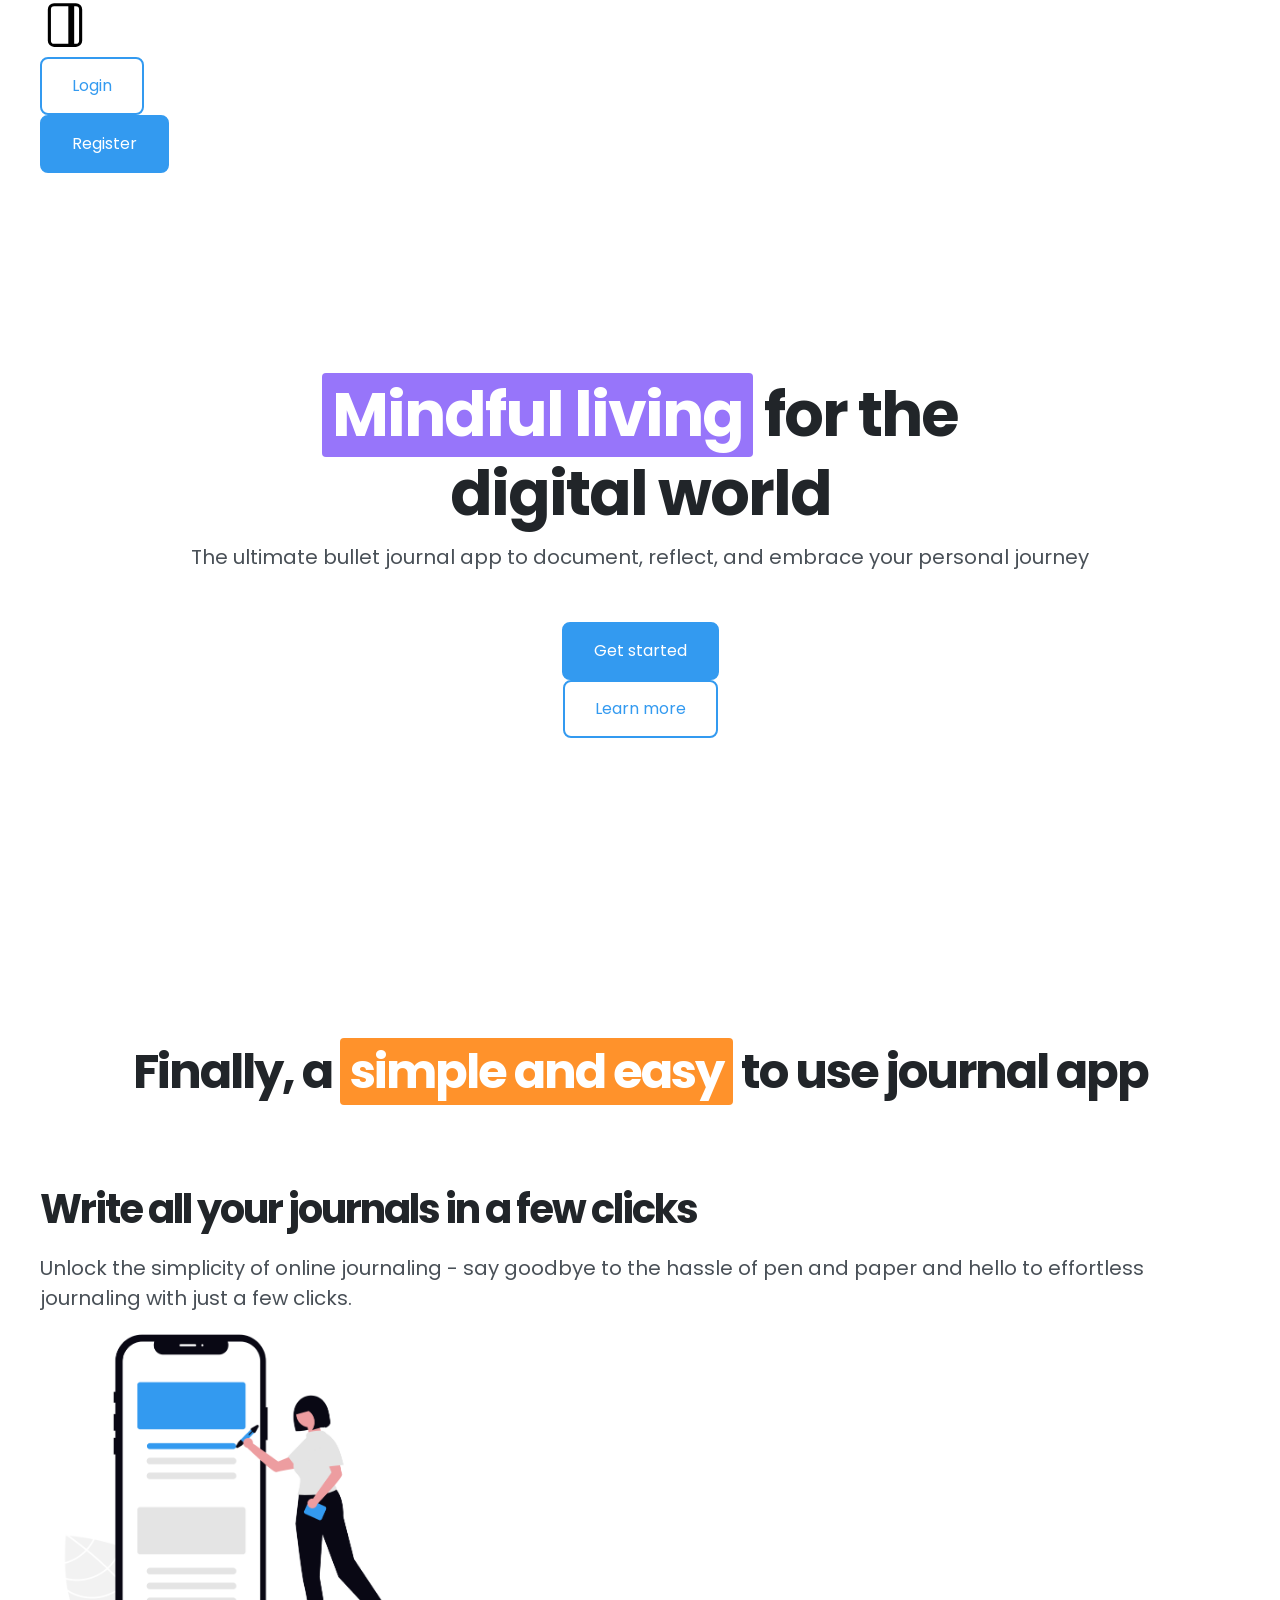
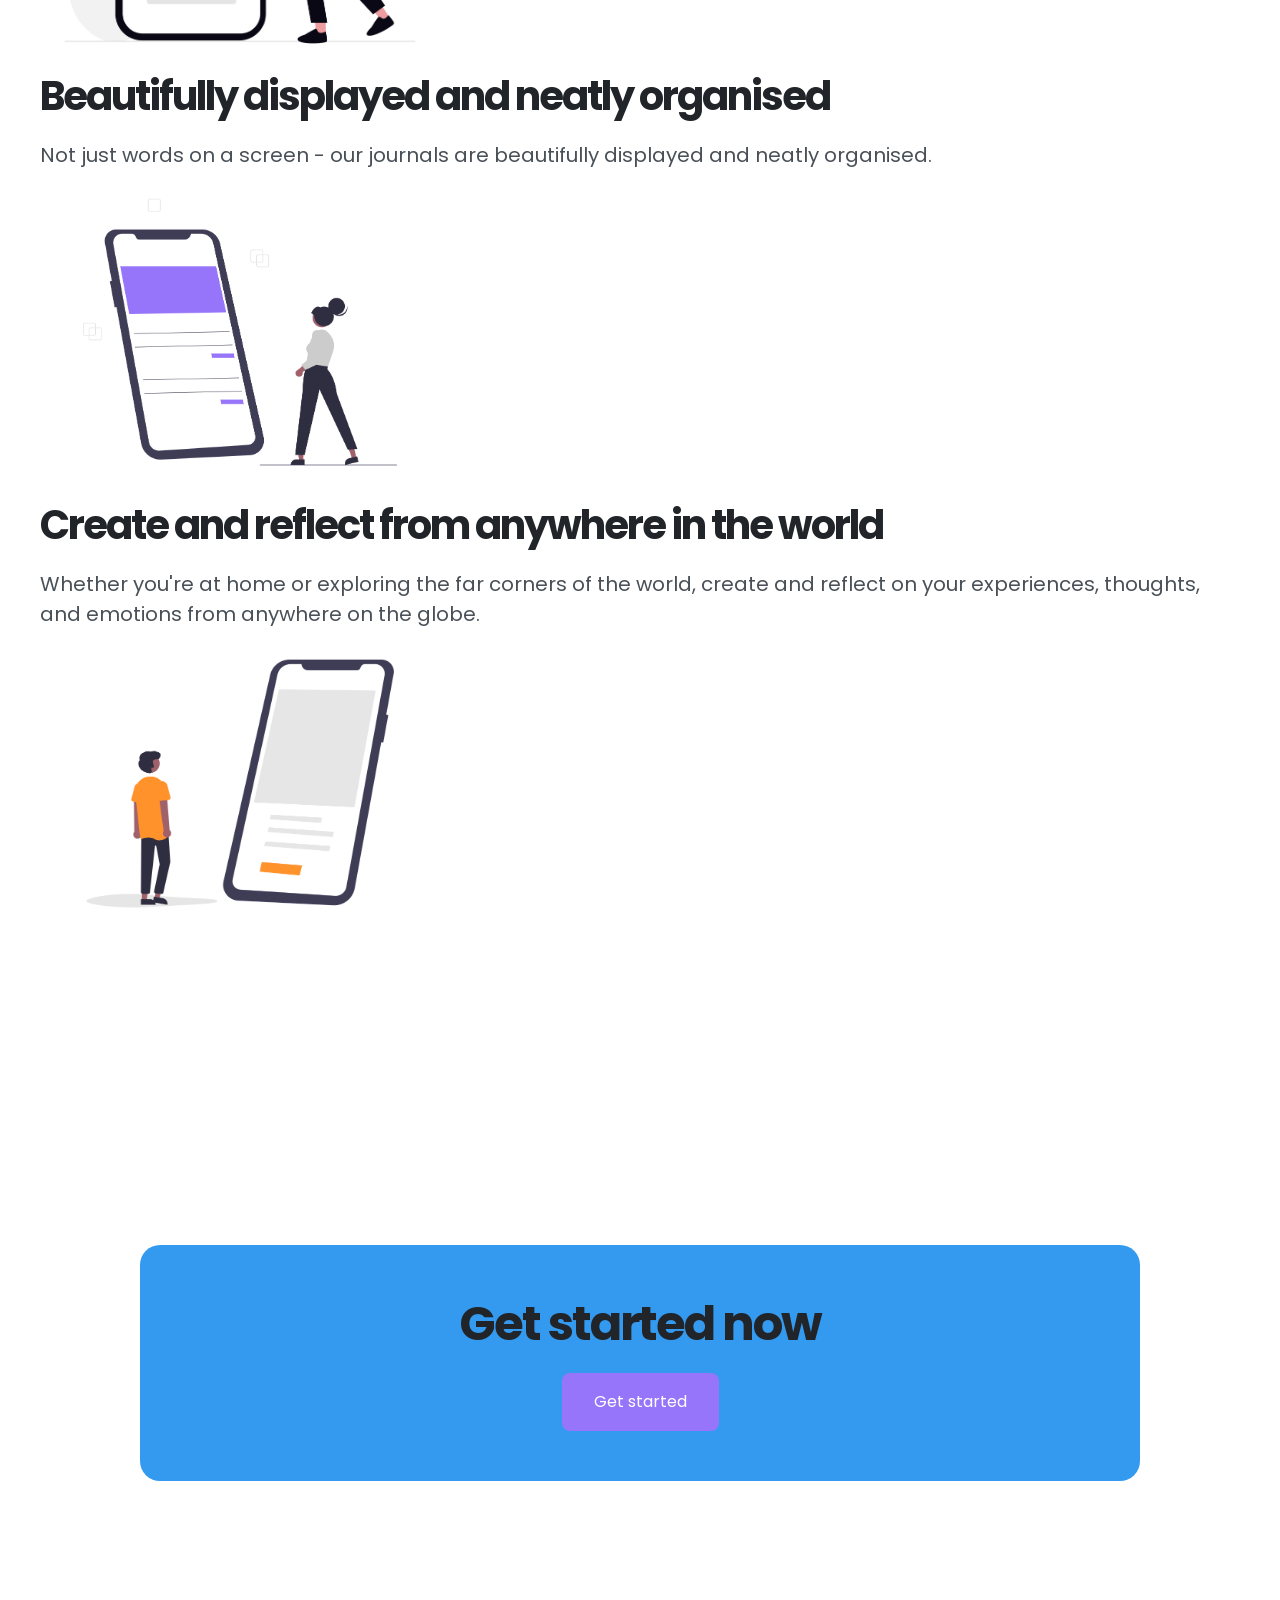
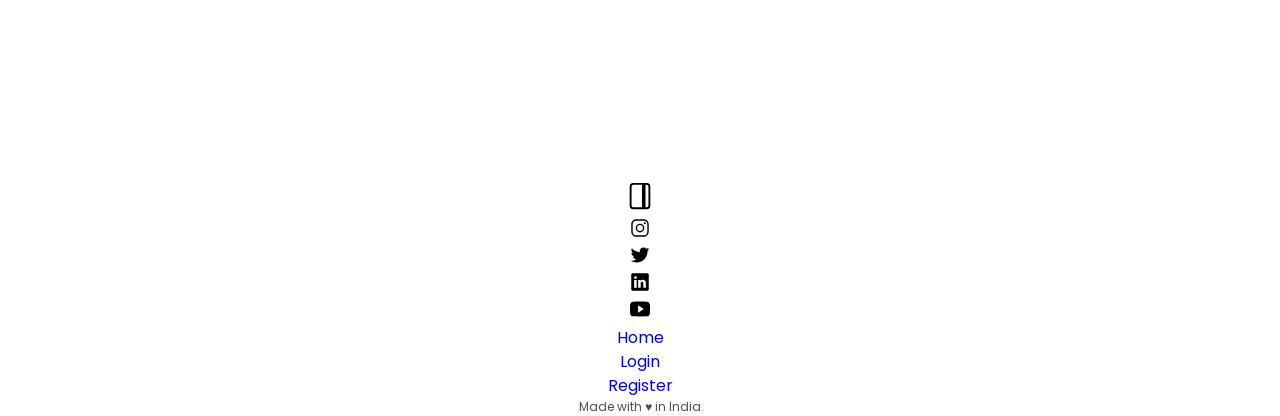
==== index.html @ dd151ce9 "style: replace fixed width with max-width for responsiveness" ====
<!doctype html>
<html lang="en">
  <head>
    <meta charset="UTF-8" />
    <meta name="viewport" content="width=device-width, initial-scale=1.0" />
    <link rel="preconnect" href="https://fonts.googleapis.com" />
    <link rel="preconnect" href="https://fonts.gstatic.com" crossorigin />
    <link
      href="https://fonts.googleapis.com/css2?family=Poppins:ital,wght@0,100;0,200;0,300;0,400;0,500;0,600;0,700;0,800;0,900;1,100;1,200;1,300;1,400;1,500;1,600;1,700;1,800;1,900&display=swap"
      rel="stylesheet"
    />
    <link rel="stylesheet" href="./css/style.css" />
    <title>📝NoteNest</title>
  </head>
  <body>
    <div class="container">
      <header>
        <!-- NAVIGATION -->
        <nav class="navbar">
          <a href="./index.html">
            <img
              class="logo-md"
              src="./assets/logo-notenest.svg"
              alt="notenest logo"
              title="NoteNest"
            />
          </a>
          <ul>
            <li>
              <a class="btn btn-primary-outline" href="./login.html">Login</a>
            </li>
            <li>
              <a href="./register.html" class="btn btn-primary">Register</a>
            </li>
          </ul>
        </nav>

        <!-- HERO SECTION -->
        <section class="hero-section">
          <h1 class="hero-heading">
            <span class="highlight highlight-secondary">Mindful living</span>
            for the <br />
            digital world
          </h1>
          <p class="hero-paragraph">
            The ultimate bullet journal app to document, reflect, and embrace
            your personal journey
          </p>
          <ul>
            <li>
              <a href="./register.html" class="btn btn-primary">Get started</a>
            </li>
            <li>
              <a class="btn btn-primary-outline" href="#features">Learn more</a>
            </li>
          </ul>
        </section>
      </header>

      <main>
        <!-- FEATURES SECTION -->
        <section class="features-section">
          <h2 class="features-main-heading" id="features">
            Finally, a
            <span class="highlight highlight-tertiary">simple and easy</span> to
            use journal app
          </h2>

          <div>
            <h3 class="feature-headings">
              Write all your journals in a few clicks
            </h3>
            <p>
              Unlock the simplicity of online journaling - say goodbye to the
              hassle of pen and paper and hello to effortless journaling with
              just a few clicks.
            </p>
            <img
              class="feature-img"
              src="./assets/feature-1.png"
              alt="simple online journaling"
            />
          </div>

          <div>
            <h3 class="feature-headings">
              Beautifully displayed and neatly organised
            </h3>
            <p>
              Not just words on a screen - our journals are beautifully
              displayed and neatly organised.
            </p>
            <img
              class="feature-img"
              src="./assets/feature-2.png"
              alt="beautifully displayed journals"
            />
          </div>

          <div>
            <h3 class="feature-headings">
              Create and reflect from anywhere in the world
            </h3>
            <p>
              Whether you're at home or exploring the far corners of the world,
              create and reflect on your experiences, thoughts, and emotions
              from anywhere on the globe.
            </p>
            <img
              class="feature-img"
              src="./assets/feature-3.png"
              alt="create journals anywhere"
            />
          </div>
        </section>

        <!-- CTA SECTION -->
        <section class="cta-section">
          <div class="cta-card">
            <h2 class="cta-heading">Get started now</h2>
            <a href="./register.html" class="btn btn-secondary">Get started</a>
          </div>
        </section>
      </main>

      <!-- FOOTER -->
      <footer class="footer">
        <a href="./index.html">
          <img
            class="logo-sm"
            src="./assets/logo-notenest.svg"
            alt="notenest logo"
            title="NoteNest"
          />
        </a>

        <ul>
          <li>
            <a href="https://www.instagram.com/">
              <img
                class="social-icons"
                src="./assets/logo-instagram.svg"
                alt="instagram logo"
              />
            </a>
          </li>
          <li>
            <a href="https://www.twitter.com/">
              <img
                class="social-icons"
                src="./assets/logo-twitter.svg"
                alt="twitter logo"
              />
            </a>
          </li>
          <li>
            <a href="https://www.linkedin.com/">
              <img
                class="social-icons"
                src="./assets/logo-linkedin.svg"
                alt="linkedin logo"
              />
            </a>
          </li>
          <li>
            <a href="https://www.youtube.com/">
              <img
                class="social-icons"
                src="./assets/logo-youtube.svg"
                alt="youtube logo"
              />
            </a>
          </li>
        </ul>
        <ul>
          <li><a href="./index.html">Home</a></li>
          <li><a href="./login.html">Login</a></li>
          <li><a href="./register.html">Register</a></li>
        </ul>

        <p class="small-text">Made with ♥︎ in India</p>
      </footer>
    </div>
  </body>
</html>
---- css/style.css ----
/* 
    --------- TYPOGRAPHY --------- 

    FONT SIZES
    12px / 16px / 20px / 24px / 32px / 40px / 48px / 62px

    FONT WEIGHTS
    400 / 700

    LINE HEIGHTS
    1.2 / 1.5

    LETTER SPACING
    0 / -2px

    FONT FAMILY
    Poppins

    --------- COLORS ---------

    PRIMARY
    Base: #339af0; (Ocean)
    Tint: #d0ebff; (Cloud)
    Shade: #1c7ed6; (Navy)

    SECONDARY
    Base: #9775fa; (Orchid)
    Tint: #e5dbff; (Petal)
    Shade: #7048e8; (Fig)

    TERTIARY
    Base: #ff922b; (Apricot) 
    Tint: #ffe8cc; (Sand) 
    Shade: #f76707; (Clay)

    GREY
    Base: #495057; (Stone) 
    Tint: #f1f3f5; (Vapor) 
    Shade: #212529; (Ink)

    --------- BORDER RADIUS ---------
    4px / 8px / 20px
    
*/

/* ---------------------------- GLOBAL STYLES ---------------------------- */

* {
    box-sizing: border-box;
    margin: 0;
    padding: 0;
}

body {
    font-family: 'Poppins', sans-serif;
    font-weight: 400;
    line-height: 1.5;
    color: #495057;
}

.container {
    max-width: 1200px;
    margin: 0 auto;
}

h1, h2, h3, h4, h5 {
    font-weight: 700;
    line-height: 1.2;
    letter-spacing: -2px;
    color: #212529;
}

h1 {
    font-size: 62px;
}

h2 {
    text-align: center;
    font-size: 48px;
}

h3 {
    font-size: 40px;
}

h4 {
    font-size: 32px;  
}

h5 {
    font-size: 24px;
}

p {
    font-size: 20px;
}

a {
    text-decoration: none;
    font-size: 16px;
    display: inline-block;
}

span {
    display: inline-block;
}

ul {
    list-style: none;
}

.small-text {
    font-size: 12px;
}

/* ---------------------------- COMPONENTS ---------------------------- */

.btn {
    font-weight: 400;
    font-size: 16px;
    text-decoration: none;
    padding: 15px 30px;
    border-radius: 8px;
}

.btn-primary:link, .btn-primary:visited {
    color: #fff;
    background-color: #339af0;
    border: 2px solid #339af0;
}

.btn-primary:hover, .btn-primary:active {
    color: #fff;
    background-color: #1c7ed6;
    border: 2px solid #1c7ed6;
}

.btn-primary-outline:link, .btn-primary-outline:visited {
    background-color: #fff;
    color: #339af0;
    border: 2px solid #339af0;
}

.btn-primary-outline:hover, .btn-primary-outline:active {
    background-color: #fff;
    color: #1c7ed6;
    border: 2px solid #1c7ed6;
}

.btn-secondary:link, .btn-secondary:visited {
    color: #fff;
    background-color: #9775fa;
    border: 2px solid #9775fa;
}

.btn-secondary:hover, .btn-secondary:active {
    color: #fff;
    background-color: #7048e8;
    border: 2px solid #7048e8;
}

.highlight {
    color: #fff;
    padding: 5px 10px;
    border-radius: 4px;
}

.highlight-primary {
    background-color: #339af0;
}

.highlight-secondary {
    background-color: #9775fa;
}

.highlight-tertiary {
    background-color: #ff922b;
}

.logo-md {
    width: 50px;
}

.logo-sm {
    width: 30px;
}

/* ---------------------------- SECTIONS ---------------------------- */

/* ------- NAVBAR ------- */
.navbar {
    margin-bottom: 200px;
}
.hero-heading {
    margin-bottom: 10px;
}
.hero-paragraph {
    margin-bottom: 50px;
}

/* ------- HERO SECTION ------- */
.hero-section {
    text-align: center;
    margin-bottom: 300px;
}

/* ------- FEATURES SECTION ------- */
.features-section {
    margin-bottom: 300px;
}

.features-main-heading {
    text-align: center;
    margin-bottom: 80px;
}

.feature-headings {
    margin-bottom: 20px;
}

.feature-img {
    max-width: 400px;
    width: 100%;
}

/* ------- CTA SECTION ------- */
.cta-section {
    margin-bottom: 300px;
}

.cta-card {
    text-align: center;
    background-color: #339af0;
    max-width: 1000px;
    margin: 0 auto;
    padding: 50px 100px;
    border-radius: 20px;
}

.cta-heading {
    margin-bottom: 20px;
}

/* ------- FOOTER ------- */
.footer {
    text-align: center;
}

.social-icons {
    width: 20px;
}
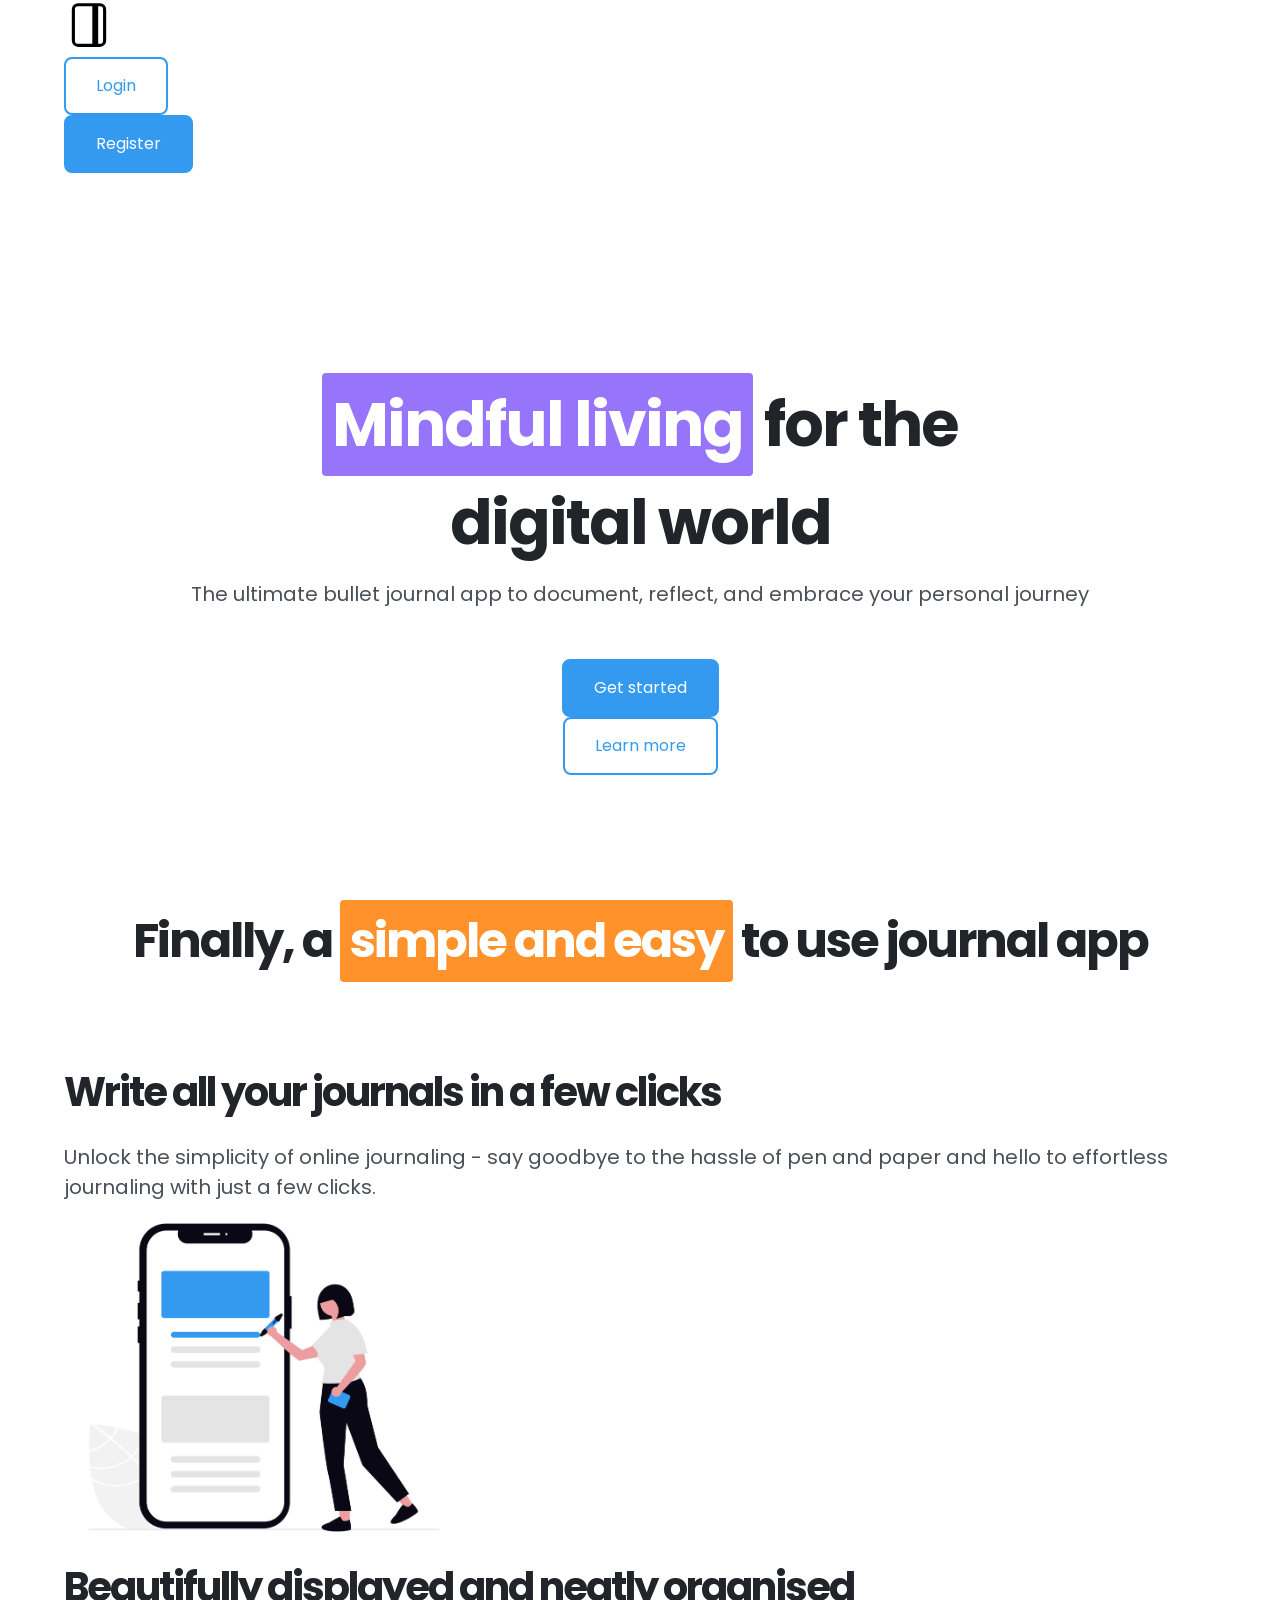
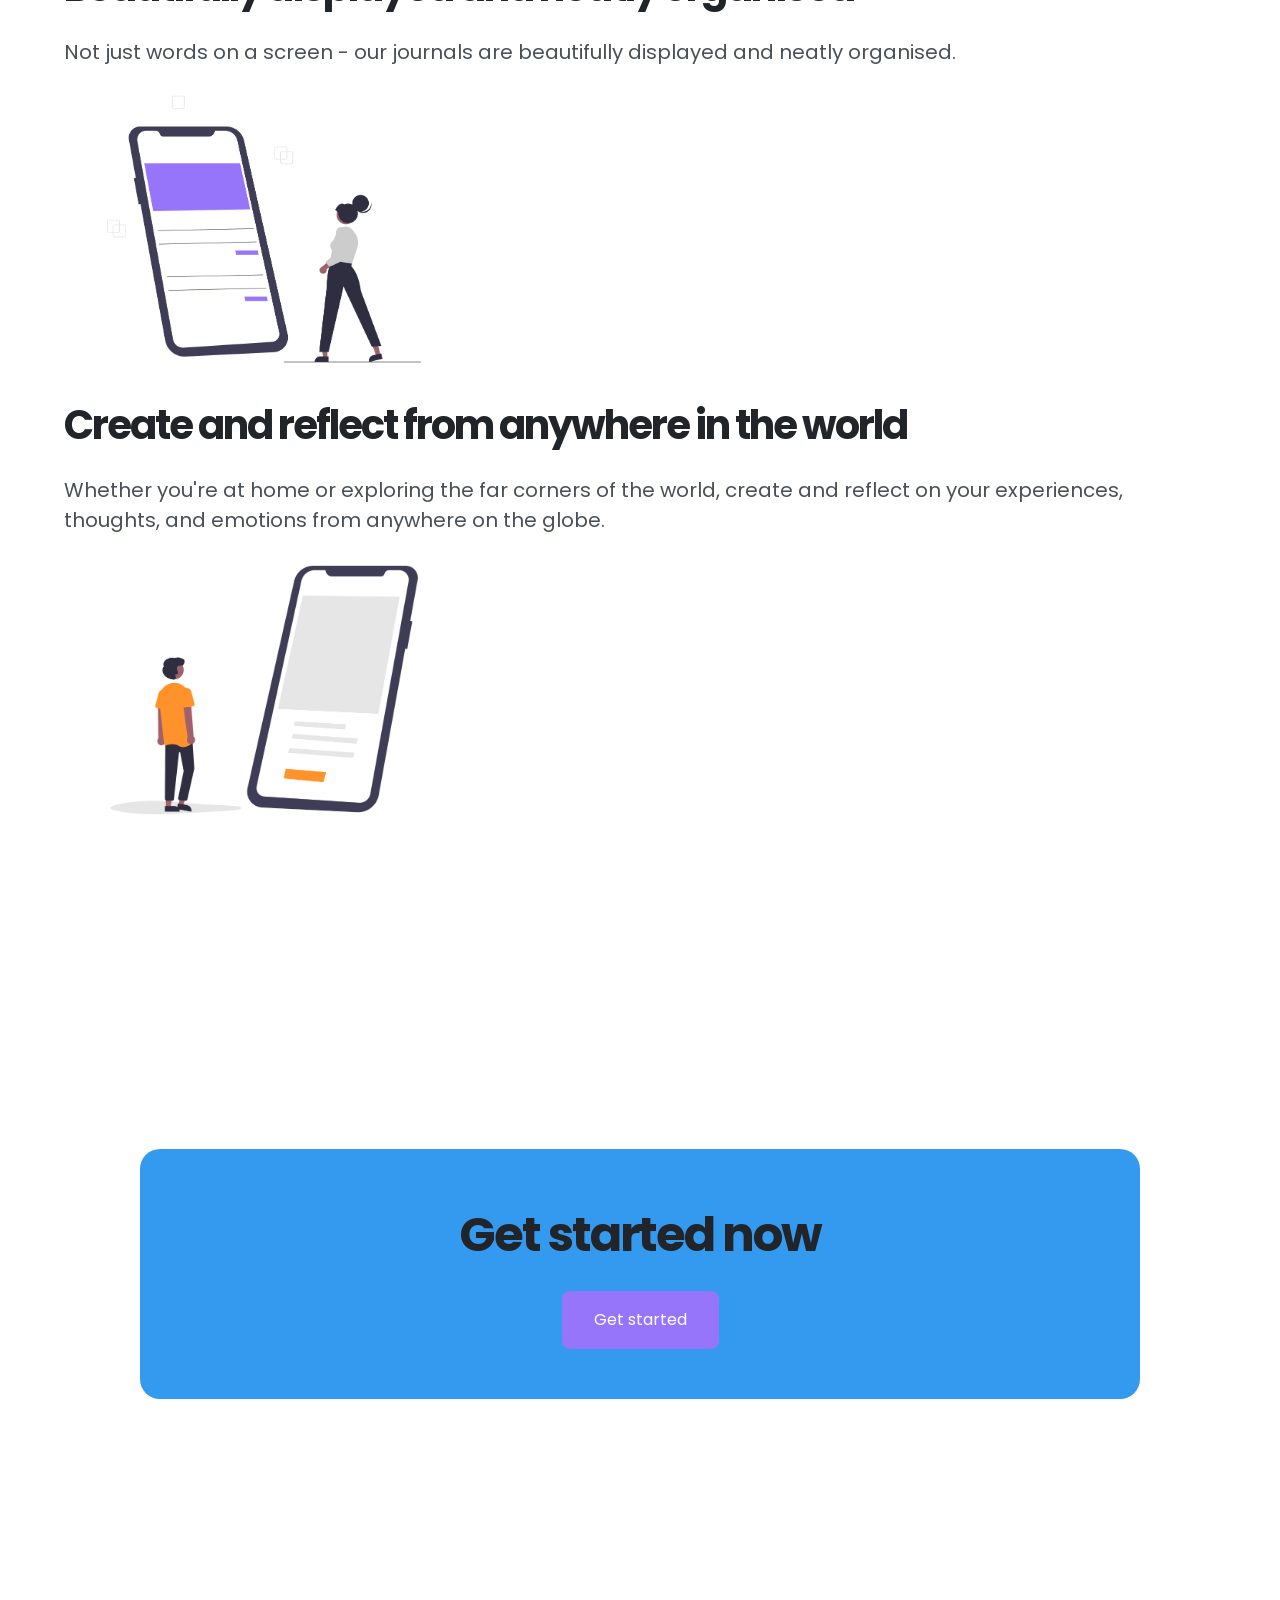
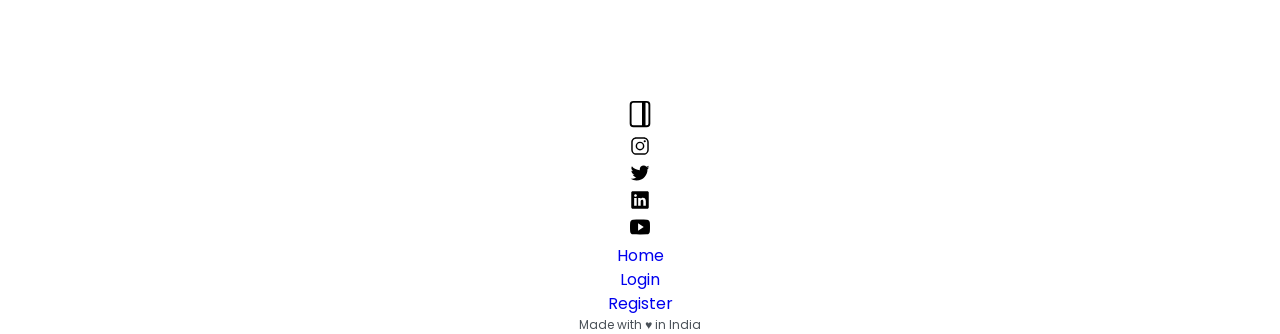
==== commit 24e9001b: "style: add css variables for better consistency" ====
--- a/index.html
+++ b/index.html
@@ -14,7 +14,7 @@
   </head>
   <body>
     <div class="container">
-      <header>
+      <header class="header">
         <!-- NAVIGATION -->
         <nav class="navbar">
           <a href="./index.html">
--- a/css/style.css
+++ b/css/style.css
@@ -45,59 +45,110 @@
 
 /* ---------------------------- GLOBAL STYLES ---------------------------- */
 
+:root {
+    /* FONT SIZE */
+    --text-sm: 1.2rem;
+    --text-base: 1.6rem;
+    --text-paragraph: 2rem;
+    --text-h5: 2.4rem;
+    --text-h4: 3.2rem;
+    --text-h3: 4rem;
+    --text-h2: 4.8rem;
+    --text-h1: 6.2rem;
+
+    /* FONT WEIGHT */
+    --font-weight-normal: 400;
+    --font-weight-bold: 700;
+
+    /* LINE HEIGHT */
+    --line-height-tight: 1.2;
+    --line-height-normal: 1.5;
+
+    /* LETTER SPACING */
+    --letter-spacing-tight: -2px;
+
+    /* FONT FAMILY */
+    --font-family: 'Poppins', sans-serif;
+
+    /* COLORS */
+    --primary-base: #339af0;
+    --primary-tint: #d0ebff;
+    --primary-shade: #1c7ed6;
+
+    --secondary-base: #9775fa;
+    --secondary-tint: #e5dbff;
+    --secondary-shade: #7048e8;
+
+    --tertiary-base: #ff922b;
+    --tertiary-tint: #ffe8cc;
+    --tertiary-shade: #f76707;
+
+    --grey-base: #495057;
+    --grey-tint: #f1f3f5;
+    --grey-shade: #212529;
+
+    --white: #ffffff;
+    --black: #000000;
+}
+
 * {
     box-sizing: border-box;
     margin: 0;
     padding: 0;
 }
 
+html {
+    font-size: 62.5%;
+}
+
 body {
-    font-family: 'Poppins', sans-serif;
-    font-weight: 400;
-    line-height: 1.5;
-    color: #495057;
+    font-family: var(--font-family);
+    font-weight: var(--font-weight-normal);
+    line-height: var(--line-height-normal);
+    color: var(--grey-base);
 }
 
 .container {
     max-width: 1200px;
     margin: 0 auto;
+    width: 90%; /* when browser width reduces -> there is still space left and right */
 }
 
 h1, h2, h3, h4, h5 {
-    font-weight: 700;
-    line-height: 1.2;
-    letter-spacing: -2px;
-    color: #212529;
+    font-weight: var(--font-weight-bold);
+    line-height: var(--letter-spacing-tight);
+    letter-spacing: var(--letter-spacing-tight);
+    color: var(--grey-shade);
 }
 
 h1 {
-    font-size: 62px;
+    font-size: var(--text-h1);
 }
 
 h2 {
     text-align: center;
-    font-size: 48px;
+    font-size: var(--text-h2);
 }
 
 h3 {
-    font-size: 40px;
+    font-size: var(--text-h3);
 }
 
 h4 {
-    font-size: 32px;  
+    font-size: var(--text-h4);
 }
 
 h5 {
-    font-size: 24px;
+    font-size: var(--text-h5);
 }
 
 p {
-    font-size: 20px;
+    font-size: var(--text-paragraph);
 }
 
 a {
     text-decoration: none;
-    font-size: 16px;
+    font-size: var(--text-base);
     display: inline-block;
 }
 
@@ -110,71 +161,71 @@
 }
 
 .small-text {
-    font-size: 12px;
+    font-size: var(--text-sm);
 }
 
 /* ---------------------------- COMPONENTS ---------------------------- */
 
 .btn {
     font-weight: 400;
-    font-size: 16px;
+    font-size: var(--text-base);
     text-decoration: none;
-    padding: 15px 30px;
+    padding: 1.5rem 3rem;
     border-radius: 8px;
 }
 
 .btn-primary:link, .btn-primary:visited {
-    color: #fff;
-    background-color: #339af0;
-    border: 2px solid #339af0;
+    color: var(--white);
+    background-color: var(--primary-base);
+    border: 2px solid var(--primary-base);
 }
 
 .btn-primary:hover, .btn-primary:active {
-    color: #fff;
-    background-color: #1c7ed6;
-    border: 2px solid #1c7ed6;
+    color: var(--white);
+    background-color: var(--primary-shade);
+    border: 2px solid var(--primary-shade);
 }
 
 .btn-primary-outline:link, .btn-primary-outline:visited {
-    background-color: #fff;
-    color: #339af0;
-    border: 2px solid #339af0;
+    background-color: var(--white);
+    color: var(--primary-base);
+    border: 2px solid var(--primary-base);
 }
 
 .btn-primary-outline:hover, .btn-primary-outline:active {
-    background-color: #fff;
-    color: #1c7ed6;
-    border: 2px solid #1c7ed6;
+    background-color: var(--white);
+    color: var(--primary-shade);
+    border: 2px solid var(--primary-shade);
 }
 
 .btn-secondary:link, .btn-secondary:visited {
-    color: #fff;
-    background-color: #9775fa;
-    border: 2px solid #9775fa;
+    color: var(--white);
+    background-color: var(--secondary-base);
+    border: 2px solid var(--secondary-base);
 }
 
 .btn-secondary:hover, .btn-secondary:active {
-    color: #fff;
-    background-color: #7048e8;
-    border: 2px solid #7048e8;
+    color: var(--white);
+    background-color: var(--secondary-shade);
+    border: 2px solid var(--secondary-shade);
 }
 
 .highlight {
-    color: #fff;
-    padding: 5px 10px;
+    color: var(--white);
+    padding: 0.5rem 1rem;
     border-radius: 4px;
 }
 
 .highlight-primary {
-    background-color: #339af0;
+    background-color: var(--primary-base);
 }
 
 .highlight-secondary {
-    background-color: #9775fa;
+    background-color: var(--secondary-base);
 }
 
 .highlight-tertiary {
-    background-color: #ff922b;
+    background-color: var(--tertiary-base);
 }
 
 .logo-md {
@@ -186,36 +237,43 @@
 }
 
 /* ---------------------------- SECTIONS ---------------------------- */
+/* ------- HEADER ------- */
+.header {
+    height: 100vh;
+    min-height: 800px;
+}
 
 /* ------- NAVBAR ------- */
 .navbar {
-    margin-bottom: 200px;
-}
+    margin-bottom: 20rem;
+}
+
+/* ------- HERO SECTION ------- */
 .hero-heading {
-    margin-bottom: 10px;
-}
+    margin-bottom: 1rem;
+}
+
 .hero-paragraph {
-    margin-bottom: 50px;
-}
-
-/* ------- HERO SECTION ------- */
+    margin-bottom: 5rem;
+}
+
 .hero-section {
     text-align: center;
-    margin-bottom: 300px;
+    margin-bottom: 30rem;
 }
 
 /* ------- FEATURES SECTION ------- */
 .features-section {
-    margin-bottom: 300px;
+    margin-bottom: 30rem;
 }
 
 .features-main-heading {
     text-align: center;
-    margin-bottom: 80px;
+    margin-bottom: 8rem;
 }
 
 .feature-headings {
-    margin-bottom: 20px;
+    margin-bottom: 2rem;
 }
 
 .feature-img {
@@ -225,20 +283,20 @@
 
 /* ------- CTA SECTION ------- */
 .cta-section {
-    margin-bottom: 300px;
+    margin-bottom: 30rem;
 }
 
 .cta-card {
     text-align: center;
-    background-color: #339af0;
+    background-color: var(--primary-base);;
     max-width: 1000px;
     margin: 0 auto;
-    padding: 50px 100px;
+    padding: 5rem 10rem;
     border-radius: 20px;
 }
 
 .cta-heading {
-    margin-bottom: 20px;
+    margin-bottom: 2rem;
 }
 
 /* ------- FOOTER ------- */
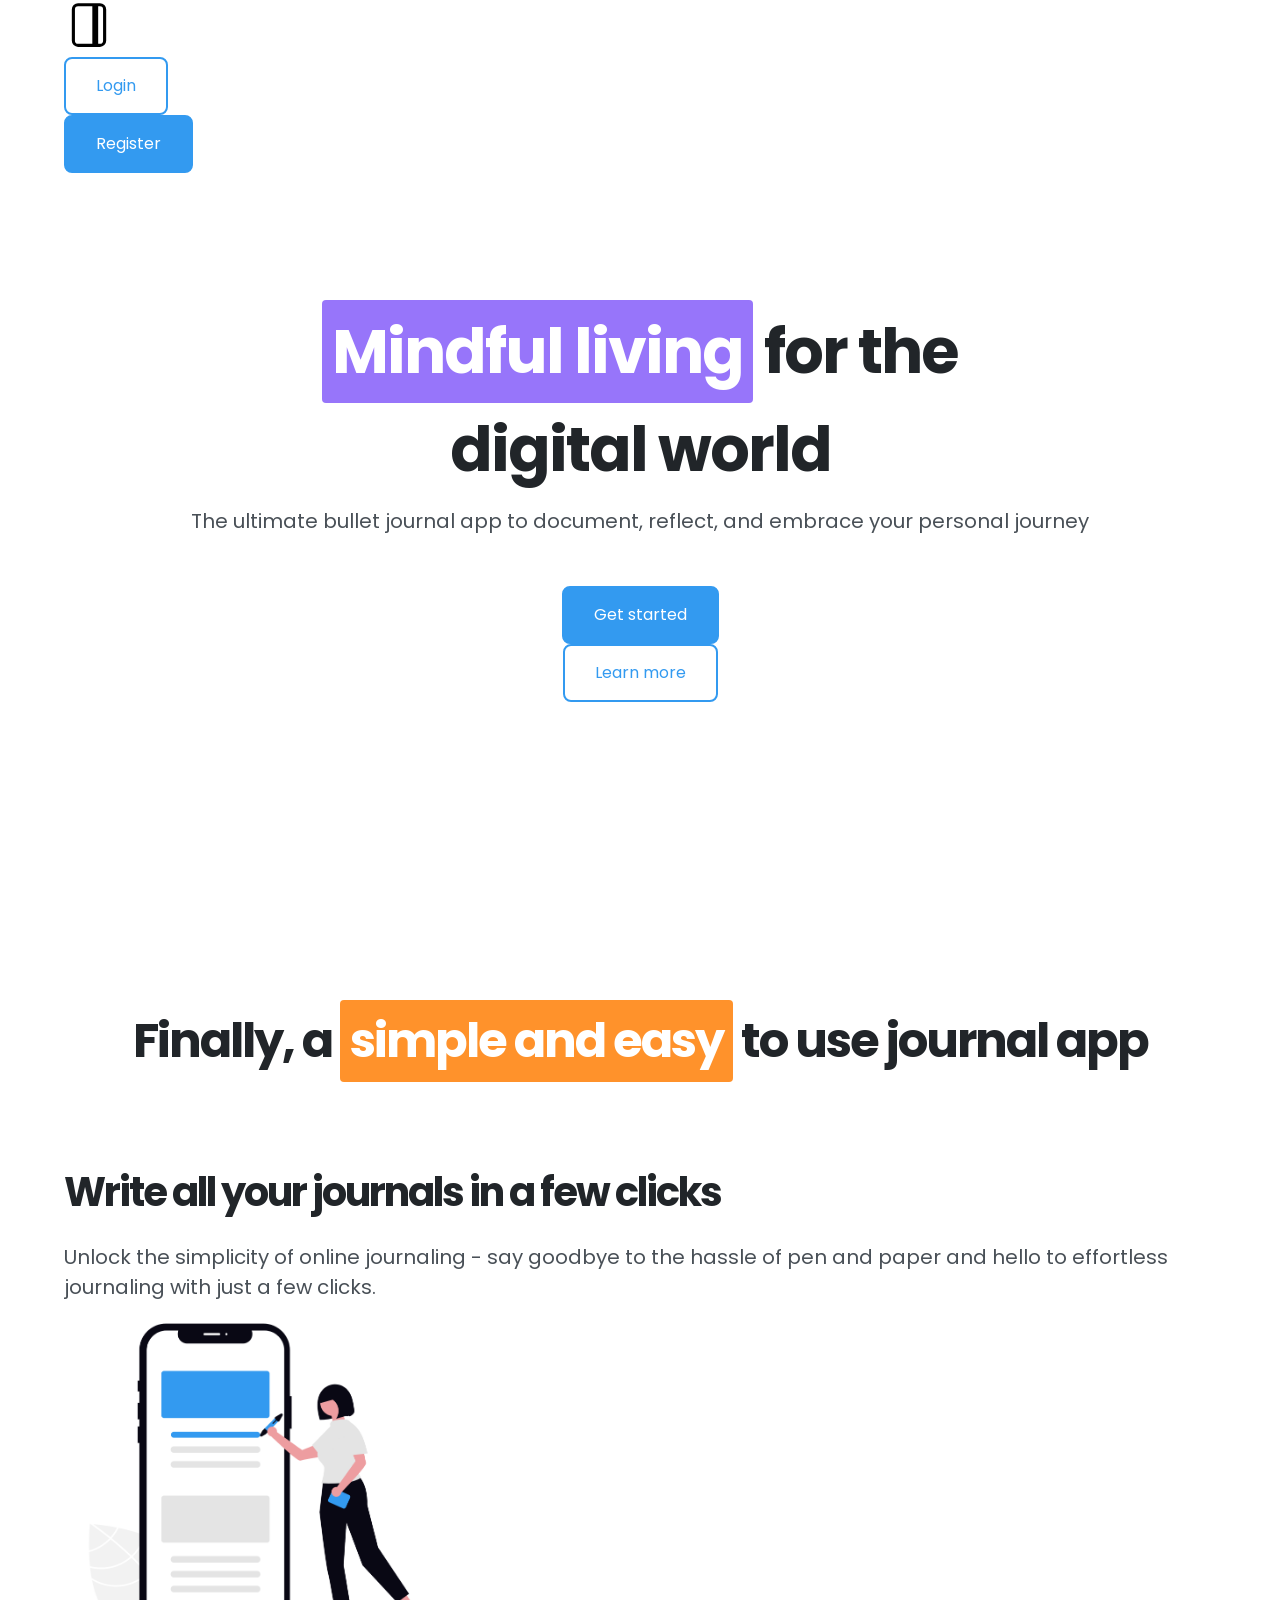
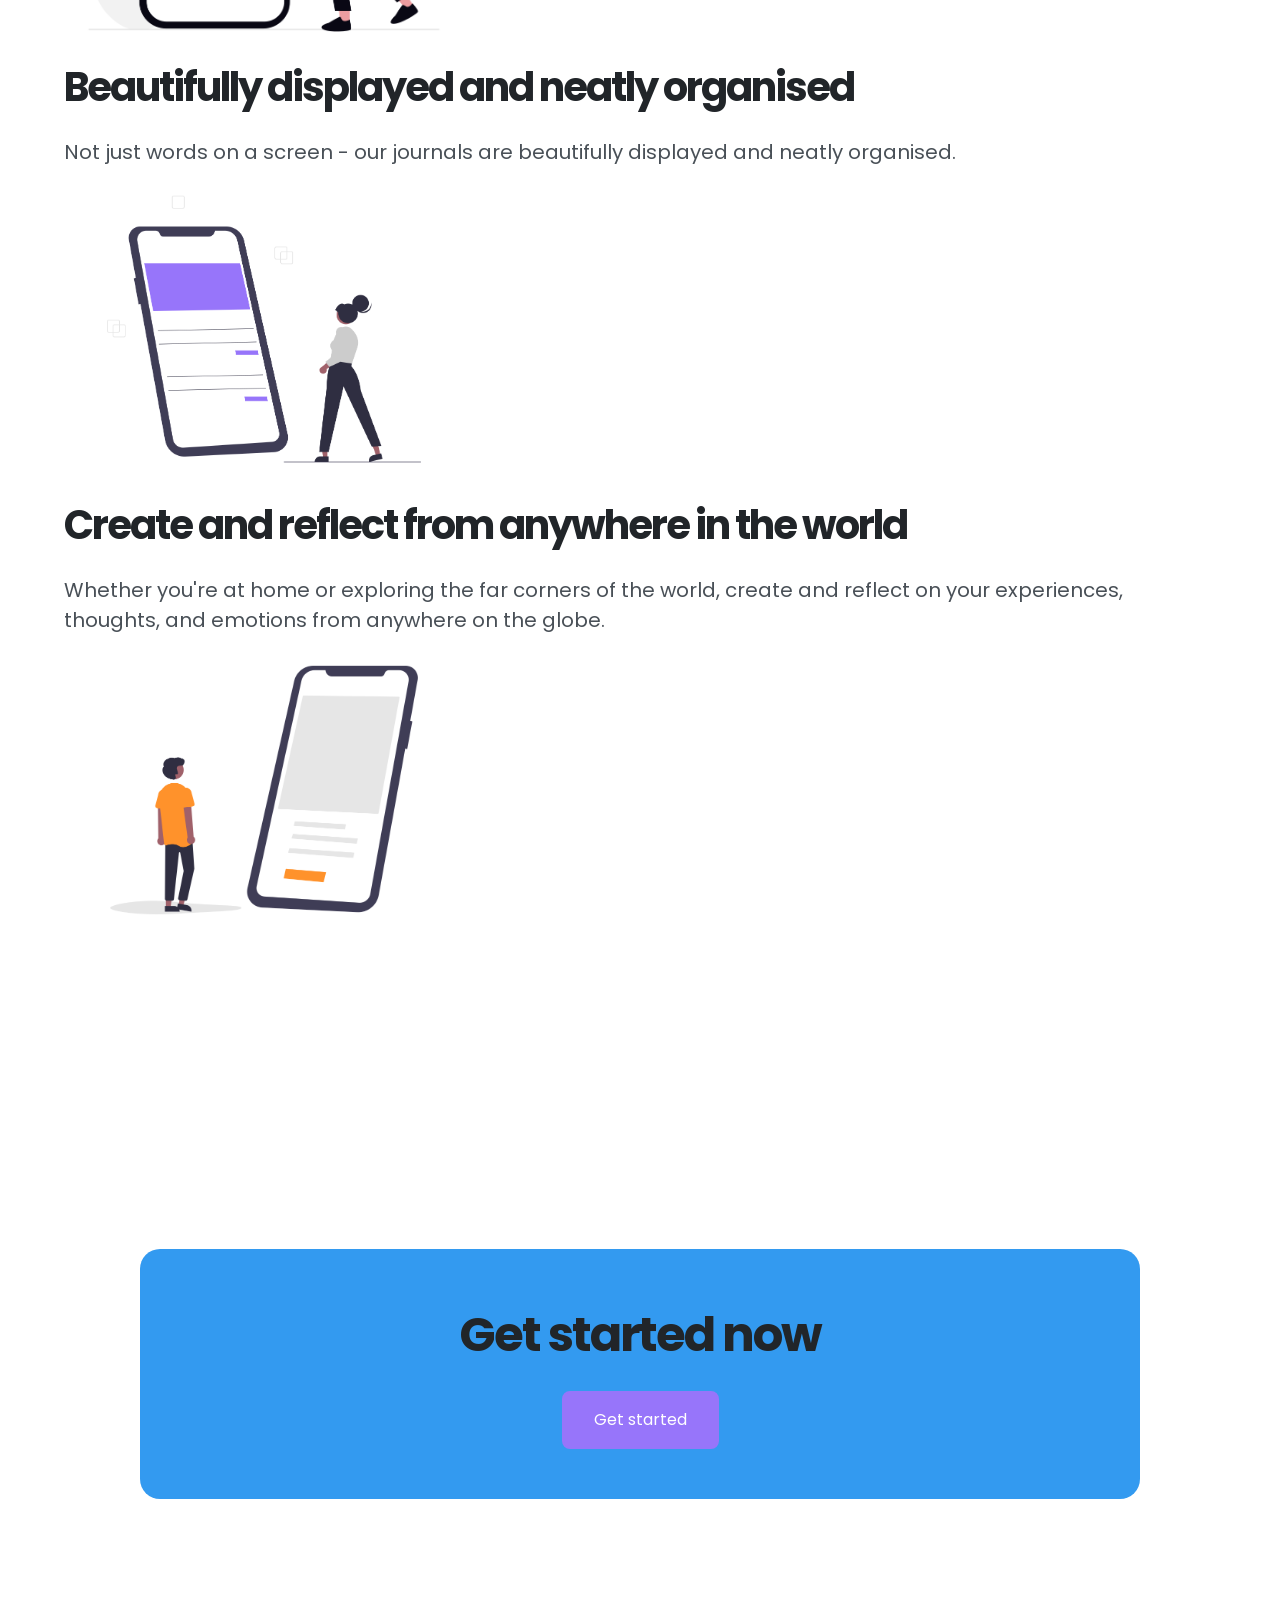
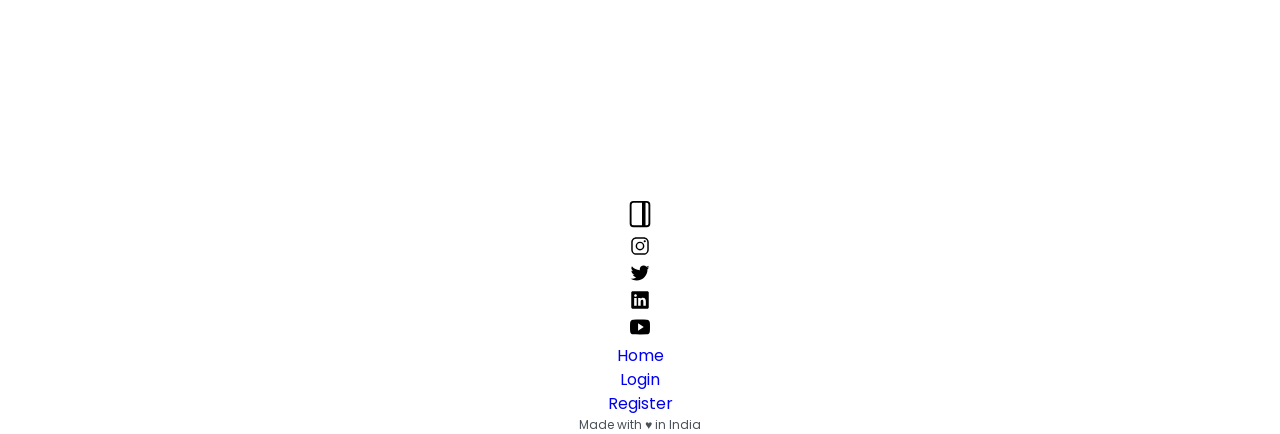
==== commit 13f14348: "style: add miscellaneous variable for navbar and hero section" ====
--- a/index.html
+++ b/index.html
@@ -14,7 +14,7 @@
   </head>
   <body>
     <div class="container">
-      <header class="header">
+      <header>
         <!-- NAVIGATION -->
         <nav class="navbar">
           <a href="./index.html">
--- a/css/style.css
+++ b/css/style.css
@@ -89,6 +89,9 @@
 
     --white: #ffffff;
     --black: #000000;
+
+    /* MISCELLANEOUS */
+    --nav-height: 300px; /* will be used across many diff pages */
 }
 
 * {
@@ -237,15 +240,10 @@
 }
 
 /* ---------------------------- SECTIONS ---------------------------- */
-/* ------- HEADER ------- */
-.header {
-    height: 100vh;
-    min-height: 800px;
-}
 
 /* ------- NAVBAR ------- */
 .navbar {
-    margin-bottom: 20rem;
+    height: var(--nav-height);
 }
 
 /* ------- HERO SECTION ------- */
@@ -258,8 +256,10 @@
 }
 
 .hero-section {
-    text-align: center;
-    margin-bottom: 30rem;
+    height: calc(100vh - var(--nav-height));
+    min-height: 400px;
+    text-align: center;
+    margin-bottom: 10rem;
 }
 
 /* ------- FEATURES SECTION ------- */
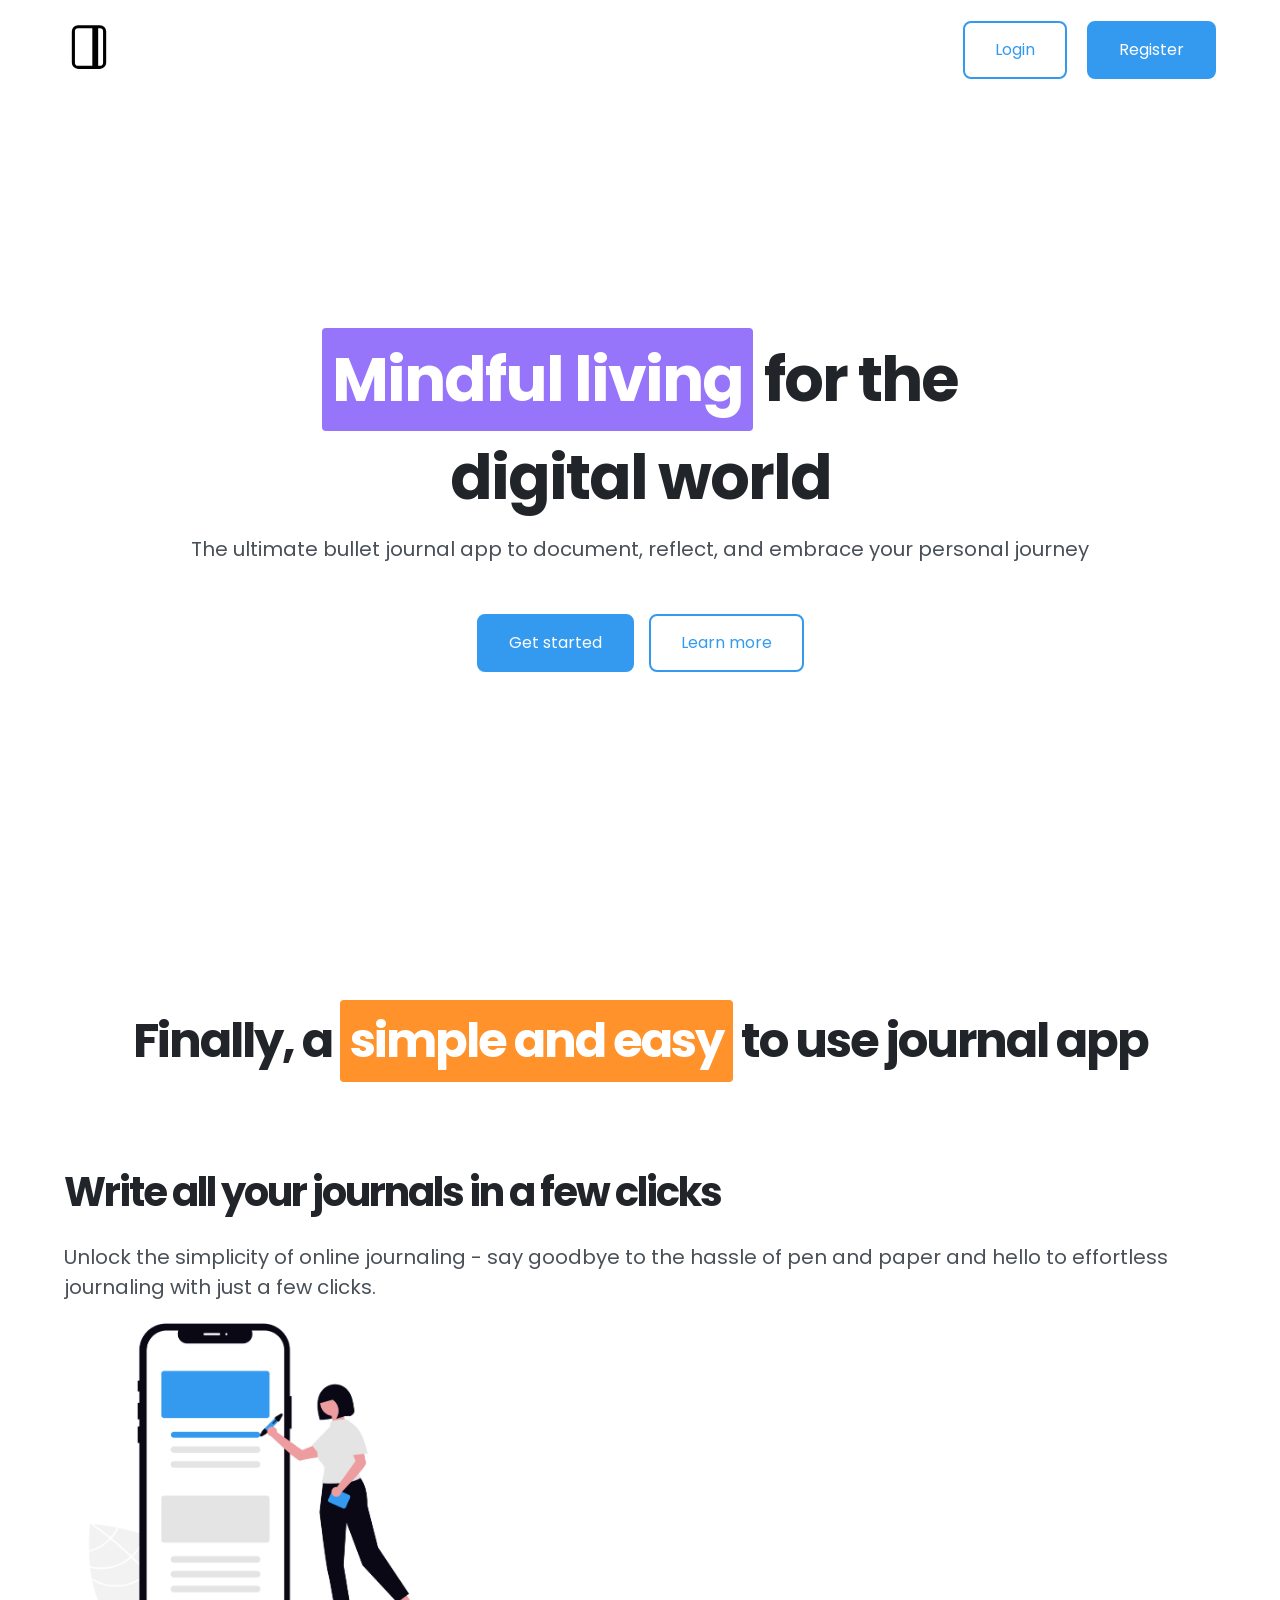
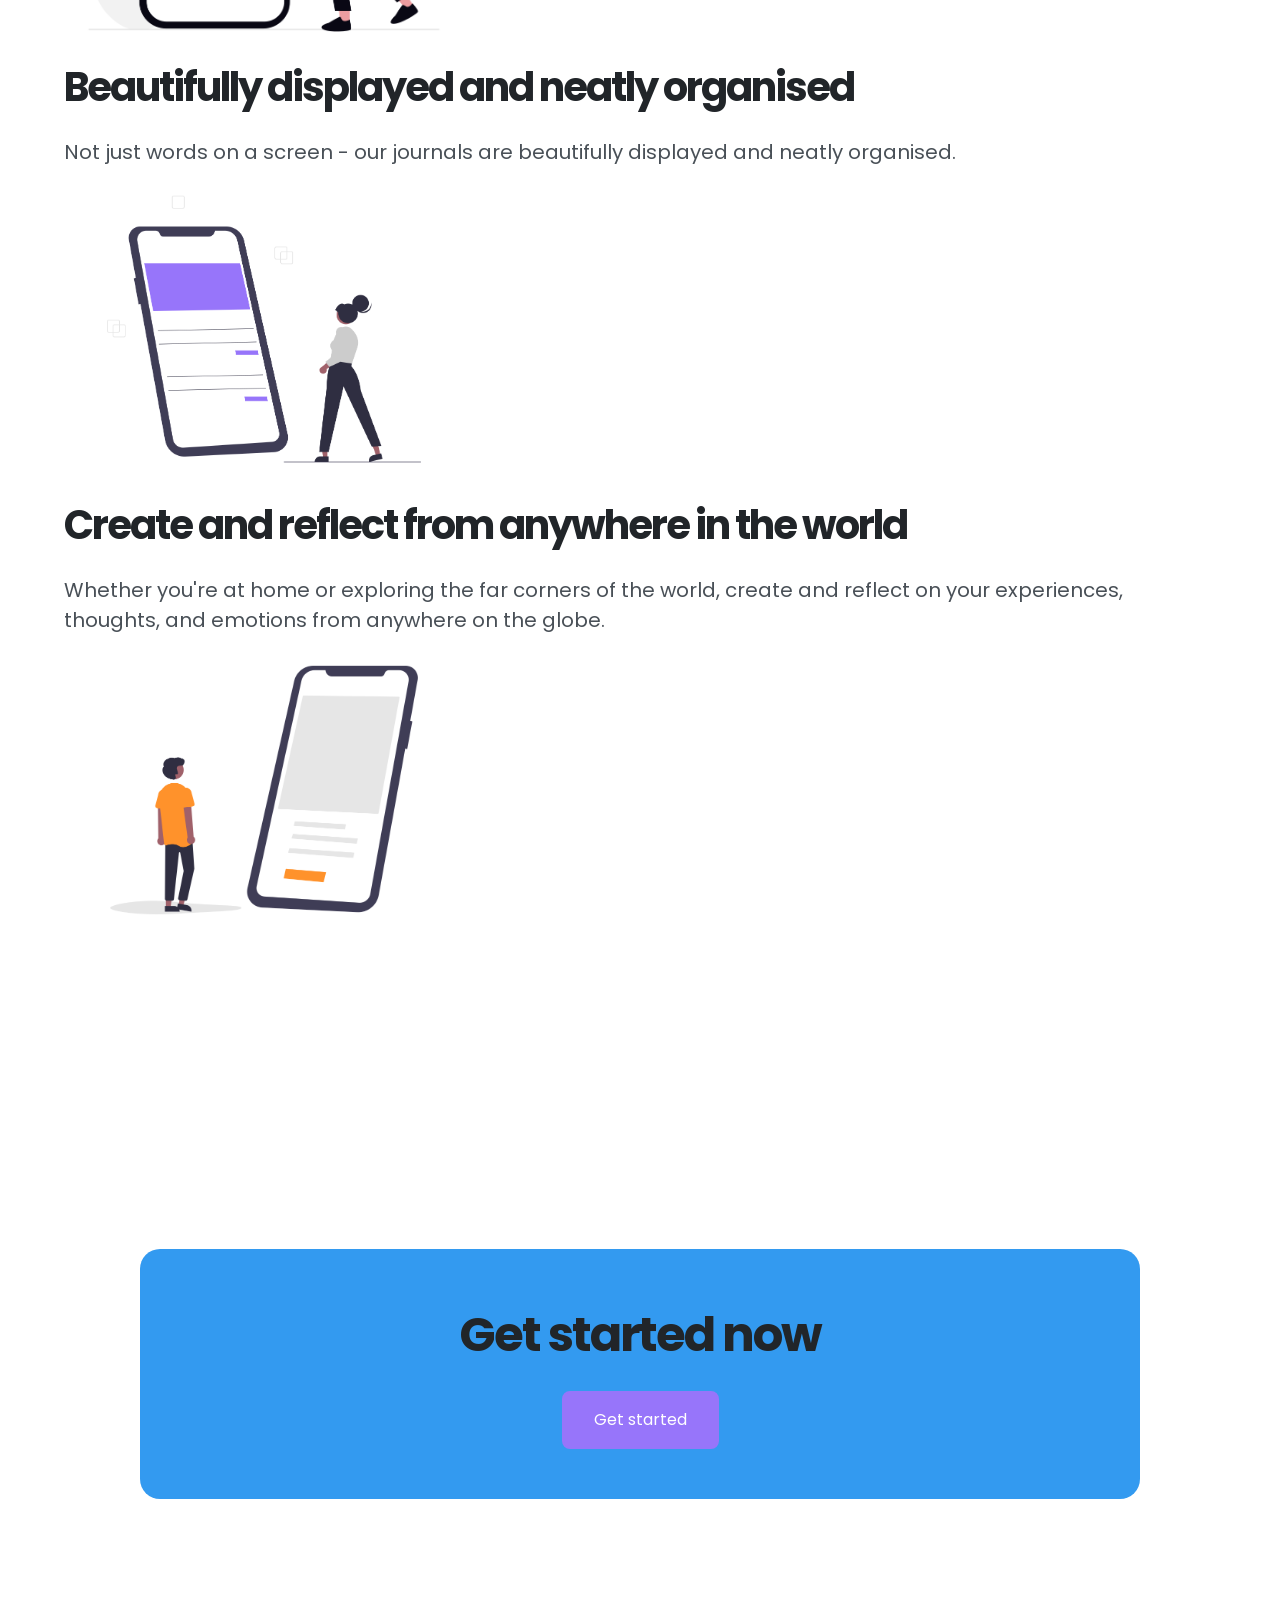
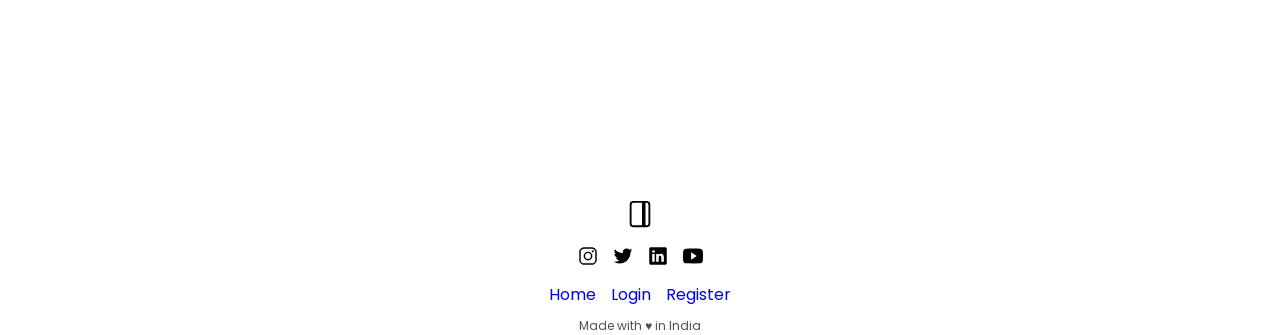
==== commit caa6ac1e: "style: improve layout structure with flexbox" ====
--- a/index.html
+++ b/index.html
@@ -25,7 +25,7 @@
               title="NoteNest"
             />
           </a>
-          <ul>
+          <ul class="nav-btn-container">
             <li>
               <a class="btn btn-primary-outline" href="./login.html">Login</a>
             </li>
@@ -46,7 +46,7 @@
             The ultimate bullet journal app to document, reflect, and embrace
             your personal journey
           </p>
-          <ul>
+          <ul class="hero-btn-container">
             <li>
               <a href="./register.html" class="btn btn-primary">Get started</a>
             </li>
@@ -134,7 +134,7 @@
           />
         </a>
 
-        <ul>
+        <ul class="social-icons-container">
           <li>
             <a href="https://www.instagram.com/">
               <img
@@ -172,7 +172,7 @@
             </a>
           </li>
         </ul>
-        <ul>
+        <ul class="footer-links-container">
           <li><a href="./index.html">Home</a></li>
           <li><a href="./login.html">Login</a></li>
           <li><a href="./register.html">Register</a></li>
--- a/css/style.css
+++ b/css/style.css
@@ -91,7 +91,7 @@
     --black: #000000;
 
     /* MISCELLANEOUS */
-    --nav-height: 300px; /* will be used across many diff pages */
+    --nav-height: 100px; /* will be used across many diff pages */
 }
 
 * {
@@ -244,11 +244,20 @@
 /* ------- NAVBAR ------- */
 .navbar {
     height: var(--nav-height);
+    display: flex;
+    justify-content: space-between;
+    align-items: center;
+}
+
+.nav-btn-container {
+    display: flex;
+    gap: 20px;
 }
 
 /* ------- HERO SECTION ------- */
 .hero-heading {
     margin-bottom: 1rem;
+    text-align: center;
 }
 
 .hero-paragraph {
@@ -258,8 +267,16 @@
 .hero-section {
     height: calc(100vh - var(--nav-height));
     min-height: 400px;
-    text-align: center;
     margin-bottom: 10rem;
+    display: flex;
+    flex-direction: column;
+    justify-content: center;
+    align-items: center;
+}
+
+.hero-btn-container {
+    display: flex;
+    gap: 15px;
 }
 
 /* ------- FEATURES SECTION ------- */
@@ -284,13 +301,15 @@
 /* ------- CTA SECTION ------- */
 .cta-section {
     margin-bottom: 30rem;
+    display: flex;
+    justify-content: center;
 }
 
 .cta-card {
     text-align: center;
     background-color: var(--primary-base);;
     max-width: 1000px;
-    margin: 0 auto;
+    width: 100%;
     padding: 5rem 10rem;
     border-radius: 20px;
 }
@@ -301,9 +320,22 @@
 
 /* ------- FOOTER ------- */
 .footer {
-    text-align: center;
+    display: flex;
+    flex-direction: column;
+    align-items: center;
+    gap: 1rem;
 }
 
 .social-icons {
     width: 20px;
 }
+
+.social-icons-container {
+    display: flex;
+    gap: 1.5rem;
+}
+
+.footer-links-container {
+    display: flex;
+    gap: 1.5rem;
+}
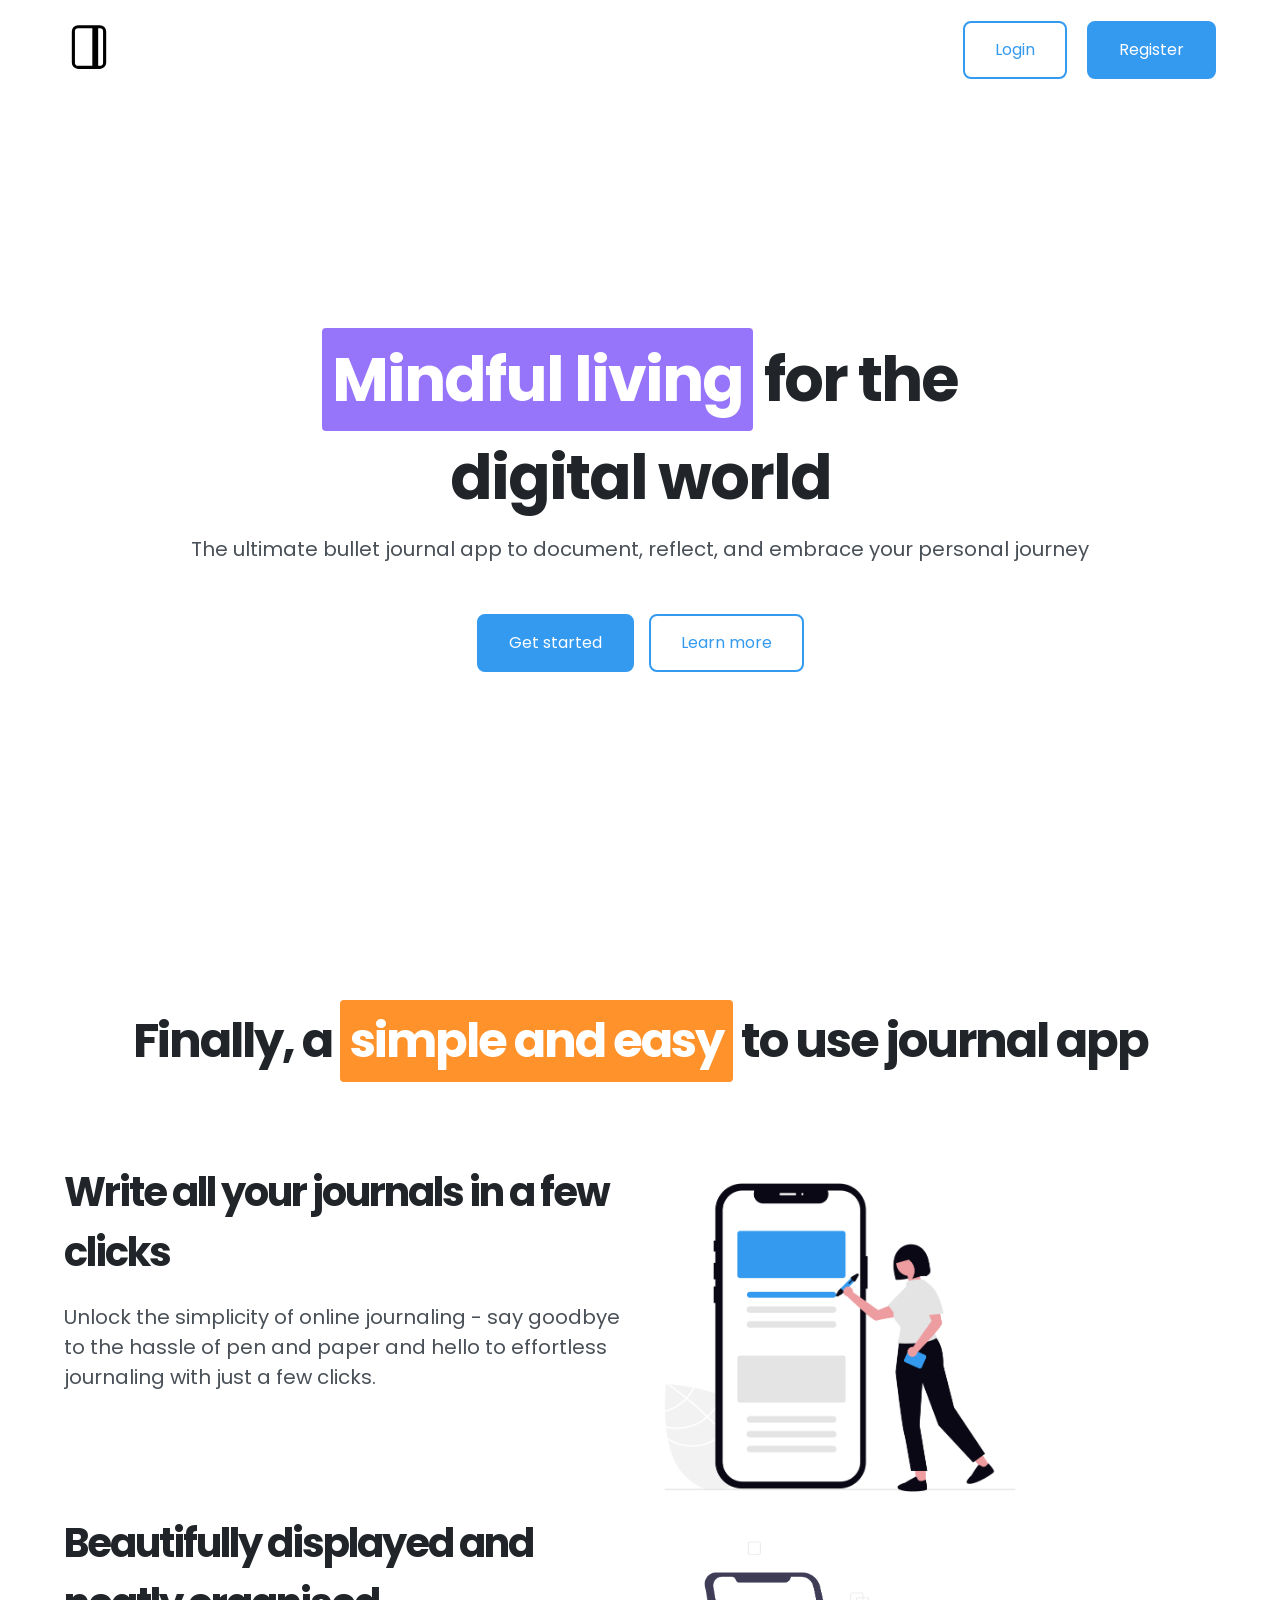
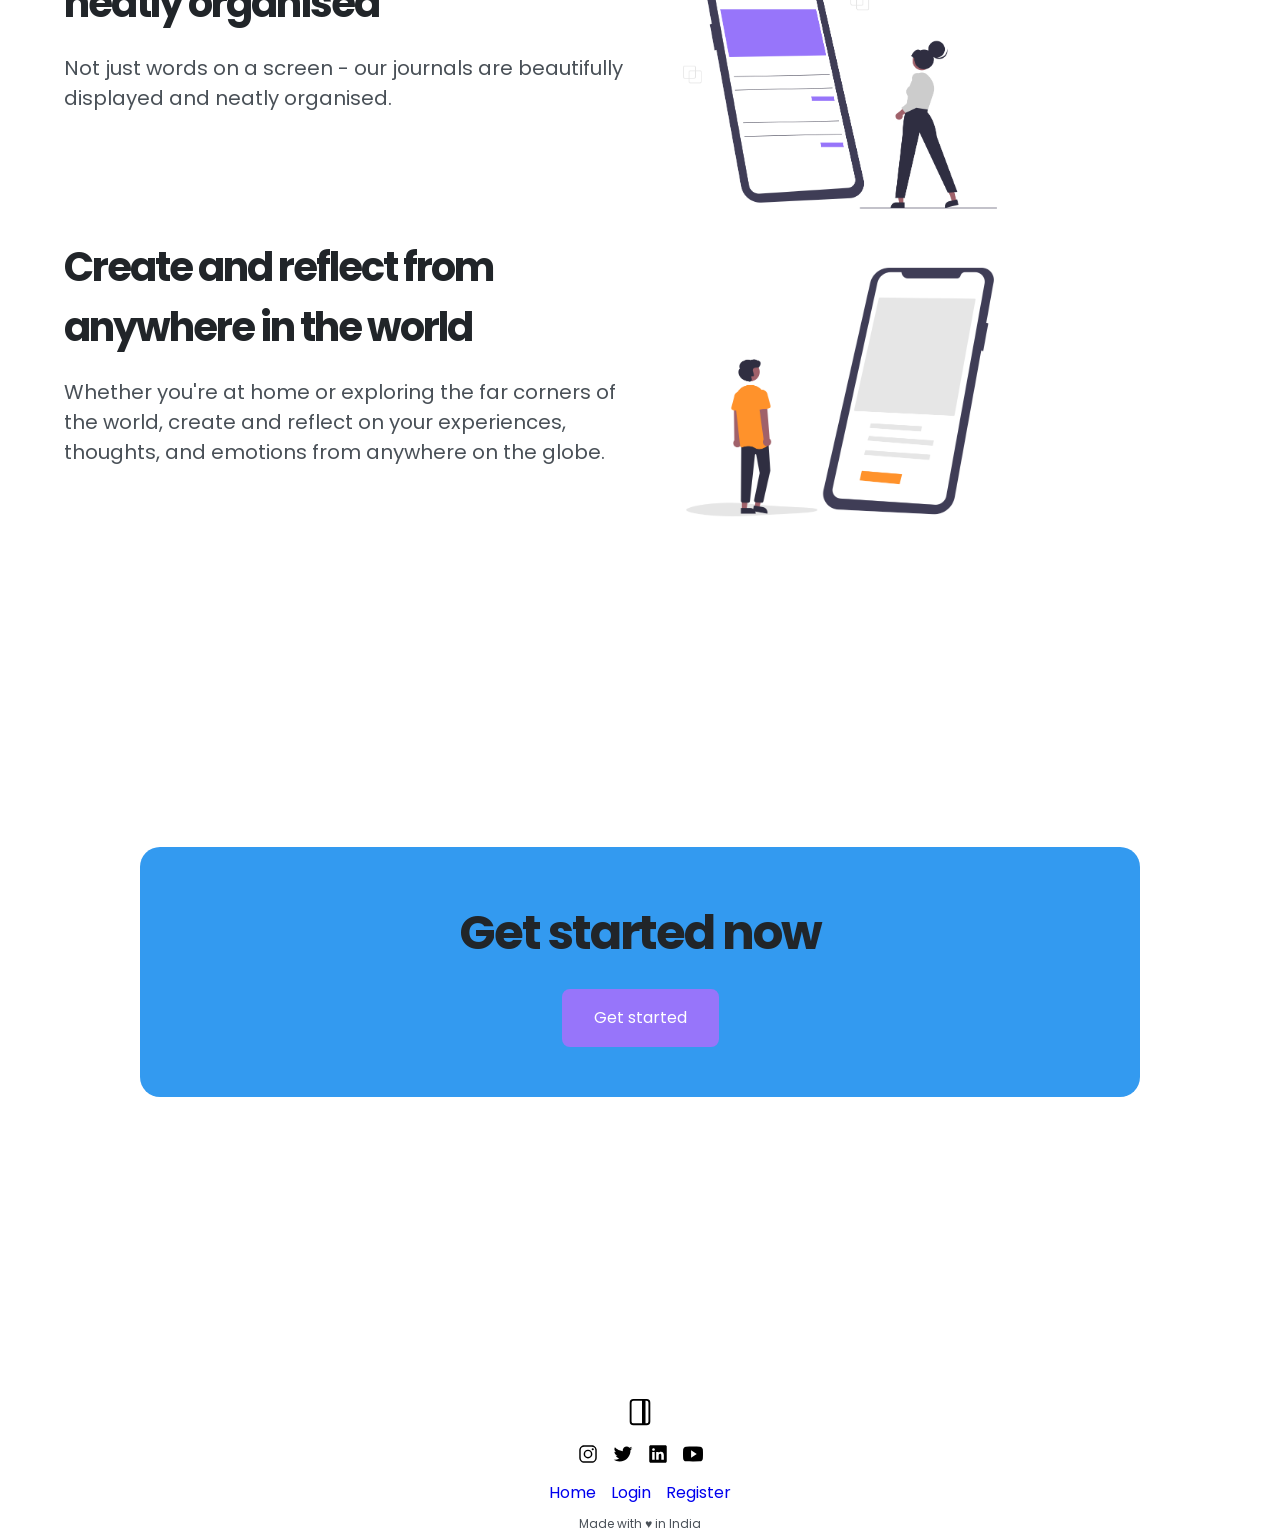
==== commit 9177df8a: "style: add grid layout structure for features section" ====
--- a/index.html
+++ b/index.html
@@ -66,46 +66,32 @@
             use journal app
           </h2>
 
-          <div>
-            <h3 class="feature-headings">
-              Write all your journals in a few clicks
-            </h3>
-            <p>
-              Unlock the simplicity of online journaling - say goodbye to the
-              hassle of pen and paper and hello to effortless journaling with
-              just a few clicks.
-            </p>
+          <div class="features-grid-container">
+            <div>
+              <h3 class="feature-headings">Write all your journals in a few clicks</h3>
+              <p>Unlock the simplicity of online journaling - say goodbye to the hassle of pen and paper and hello to effortless journaling with just a few clicks.
+              </p>
+            </div>
             <img
               class="feature-img"
               src="./assets/feature-1.png"
               alt="simple online journaling"
             />
-          </div>
-
-          <div>
-            <h3 class="feature-headings">
-              Beautifully displayed and neatly organised
-            </h3>
-            <p>
-              Not just words on a screen - our journals are beautifully
-              displayed and neatly organised.
-            </p>
+            <div>
+              <h3 class="feature-headings">Beautifully displayed and neatly organised</h3>
+              <p>Not just words on a screen - our journals are beautifully        displayed and neatly organised.
+              </p>
+            </div>
             <img
               class="feature-img"
               src="./assets/feature-2.png"
               alt="beautifully displayed journals"
             />
-          </div>
-
-          <div>
-            <h3 class="feature-headings">
-              Create and reflect from anywhere in the world
-            </h3>
-            <p>
-              Whether you're at home or exploring the far corners of the world,
-              create and reflect on your experiences, thoughts, and emotions
-              from anywhere on the globe.
-            </p>
+            <div>
+              <h3 class="feature-headings">Create and reflect from anywhere in the world</h3>
+              <p>Whether you're at home or exploring the far corners of the world, create and reflect on your experiences, thoughts, and emotions from anywhere on the globe.
+              </p>
+            </div>
             <img
               class="feature-img"
               src="./assets/feature-3.png"
--- a/css/style.css
+++ b/css/style.css
@@ -289,6 +289,11 @@
     margin-bottom: 8rem;
 }
 
+.features-grid-container{
+    display: grid;
+    grid-template-columns: repeat(2, 1fr);
+}
+
 .feature-headings {
     margin-bottom: 2rem;
 }
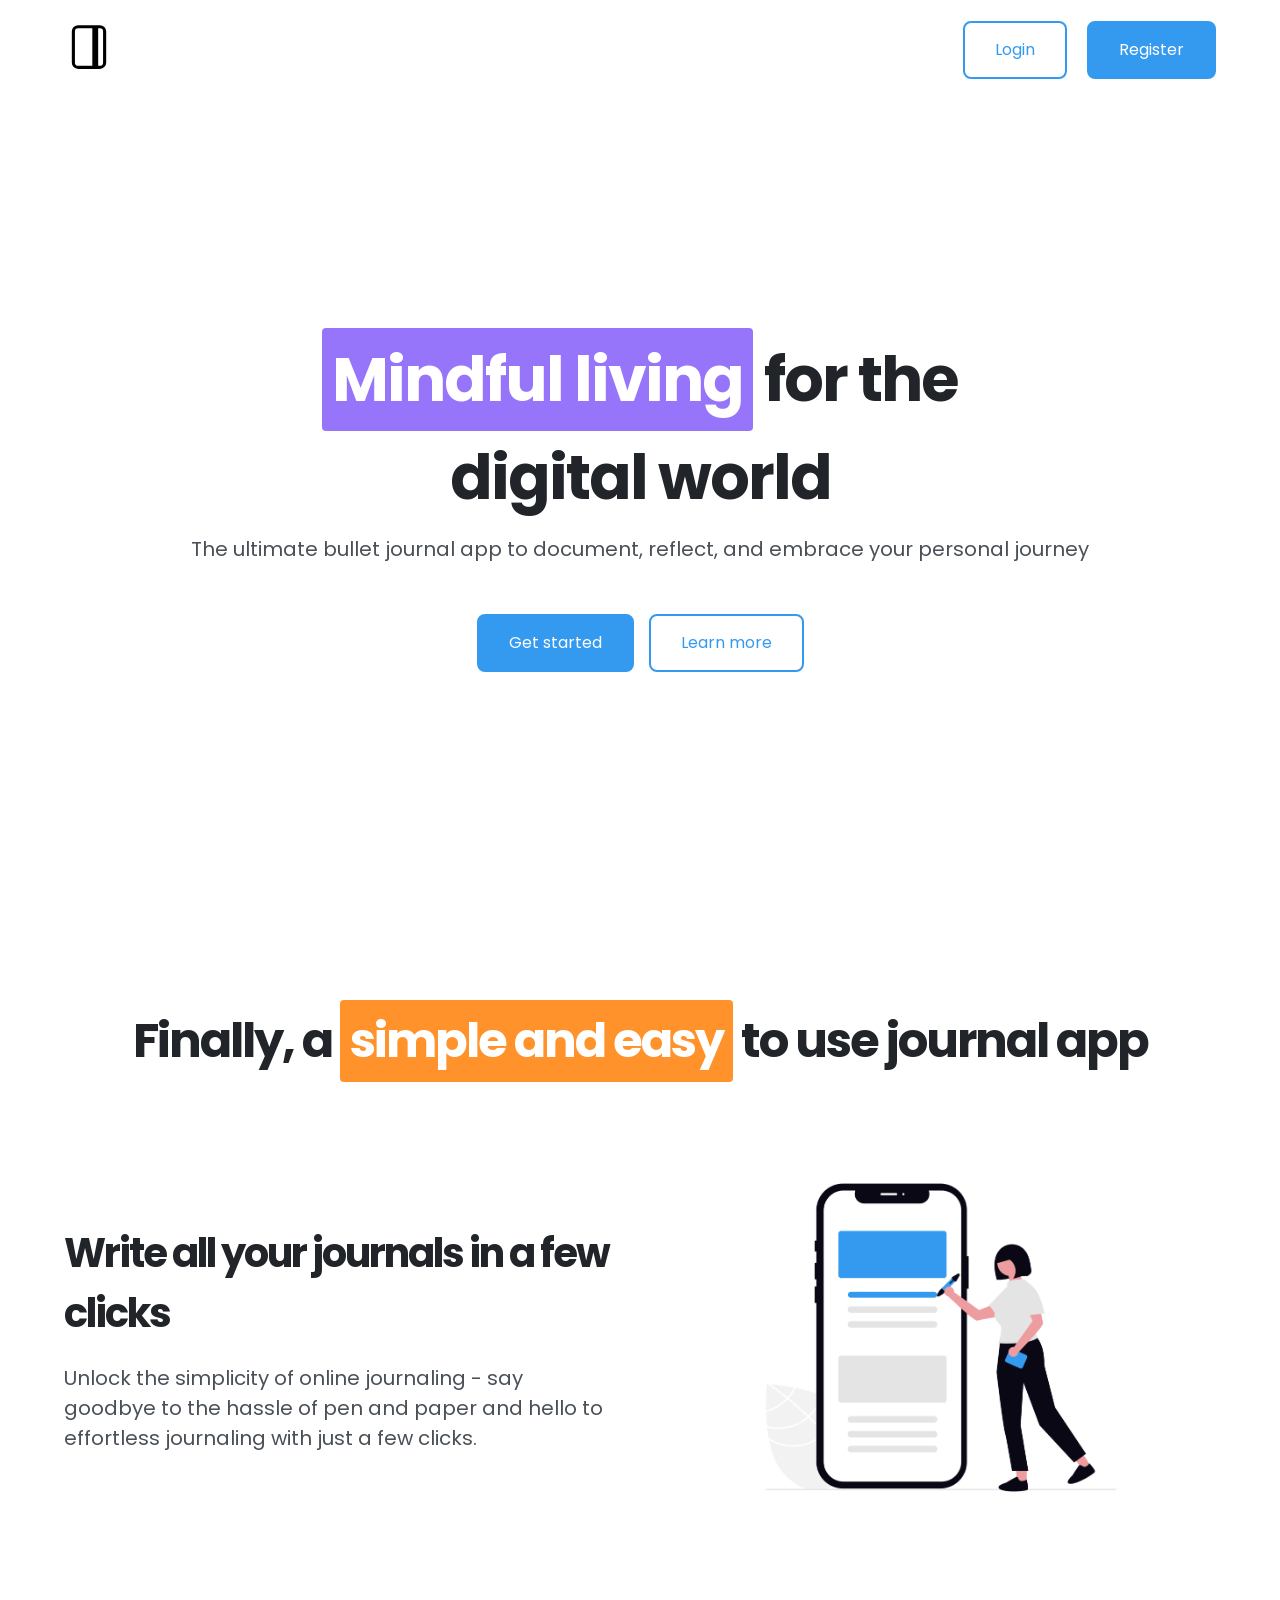
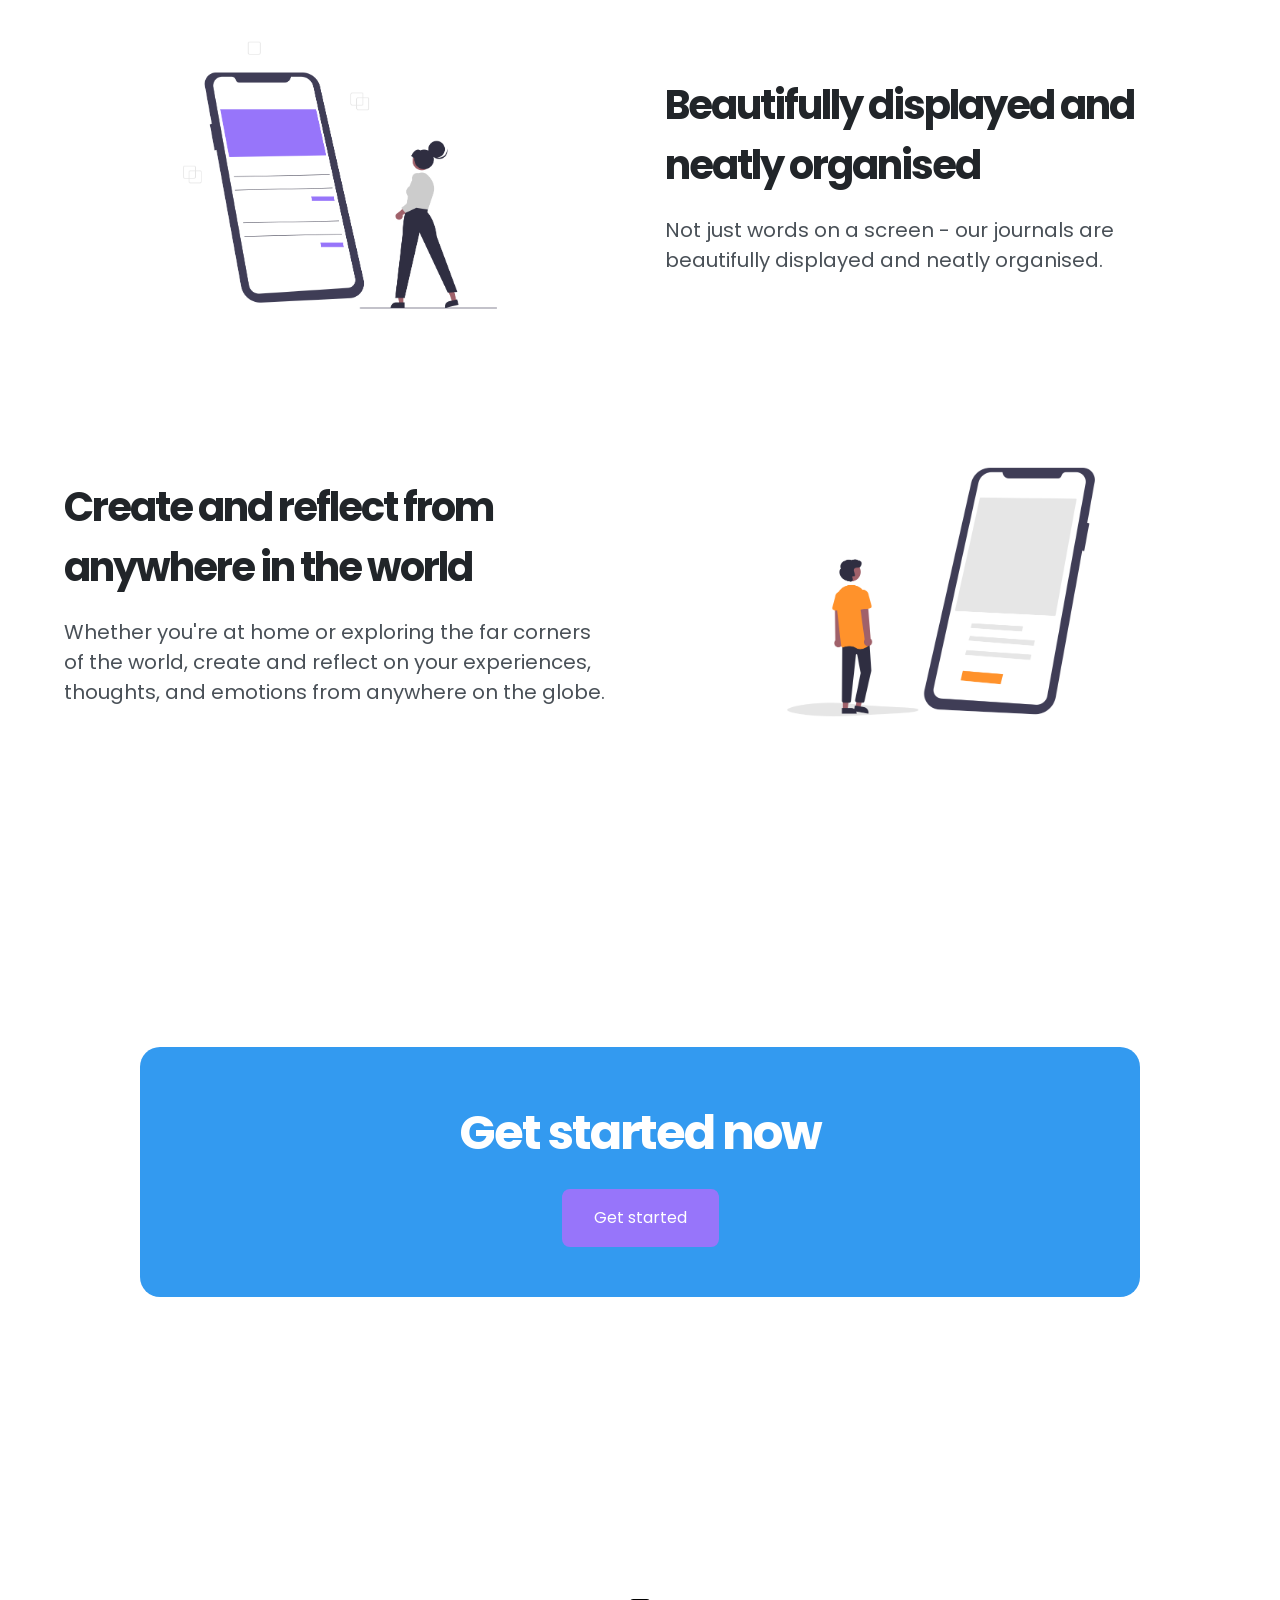
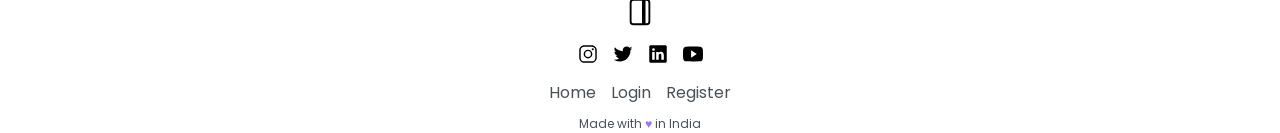
==== commit abe72262: "refactor: restructure image-text layout with css grid" ====
--- a/index.html
+++ b/index.html
@@ -83,7 +83,7 @@
               </p>
             </div>
             <img
-              class="feature-img"
+              class="feature-img feature-img-swap-order"
               src="./assets/feature-2.png"
               alt="beautifully displayed journals"
             />
@@ -164,7 +164,7 @@
           <li><a href="./register.html">Register</a></li>
         </ul>
 
-        <p class="small-text">Made with ♥︎ in India</p>
+        <p class="small-text">Made with <span class="heart-icon">♥︎</span> in India</p>
       </footer>
     </div>
   </body>
--- a/css/style.css
+++ b/css/style.css
@@ -155,6 +155,10 @@
     display: inline-block;
 }
 
+a:link, a:visited, a:hover, a:active {
+    color: var(--grey-base);
+}
+
 span {
     display: inline-block;
 }
@@ -292,6 +296,15 @@
 .features-grid-container{
     display: grid;
     grid-template-columns: repeat(2, 1fr);
+    row-gap: 10rem;
+    column-gap: 5rem;
+    justify-items: center;
+    align-items: center;
+}
+
+.feature-img-swap-order {
+    grid-row: 2 / 3;
+    grid-column: 1 / 2;
 }
 
 .feature-headings {
@@ -321,6 +334,7 @@
 
 .cta-heading {
     margin-bottom: 2rem;
+    color: #fff;
 }
 
 /* ------- FOOTER ------- */
@@ -343,4 +357,8 @@
 .footer-links-container {
     display: flex;
     gap: 1.5rem;
+}
+
+.heart-icon {
+    color: var(--secondary-base);
 }
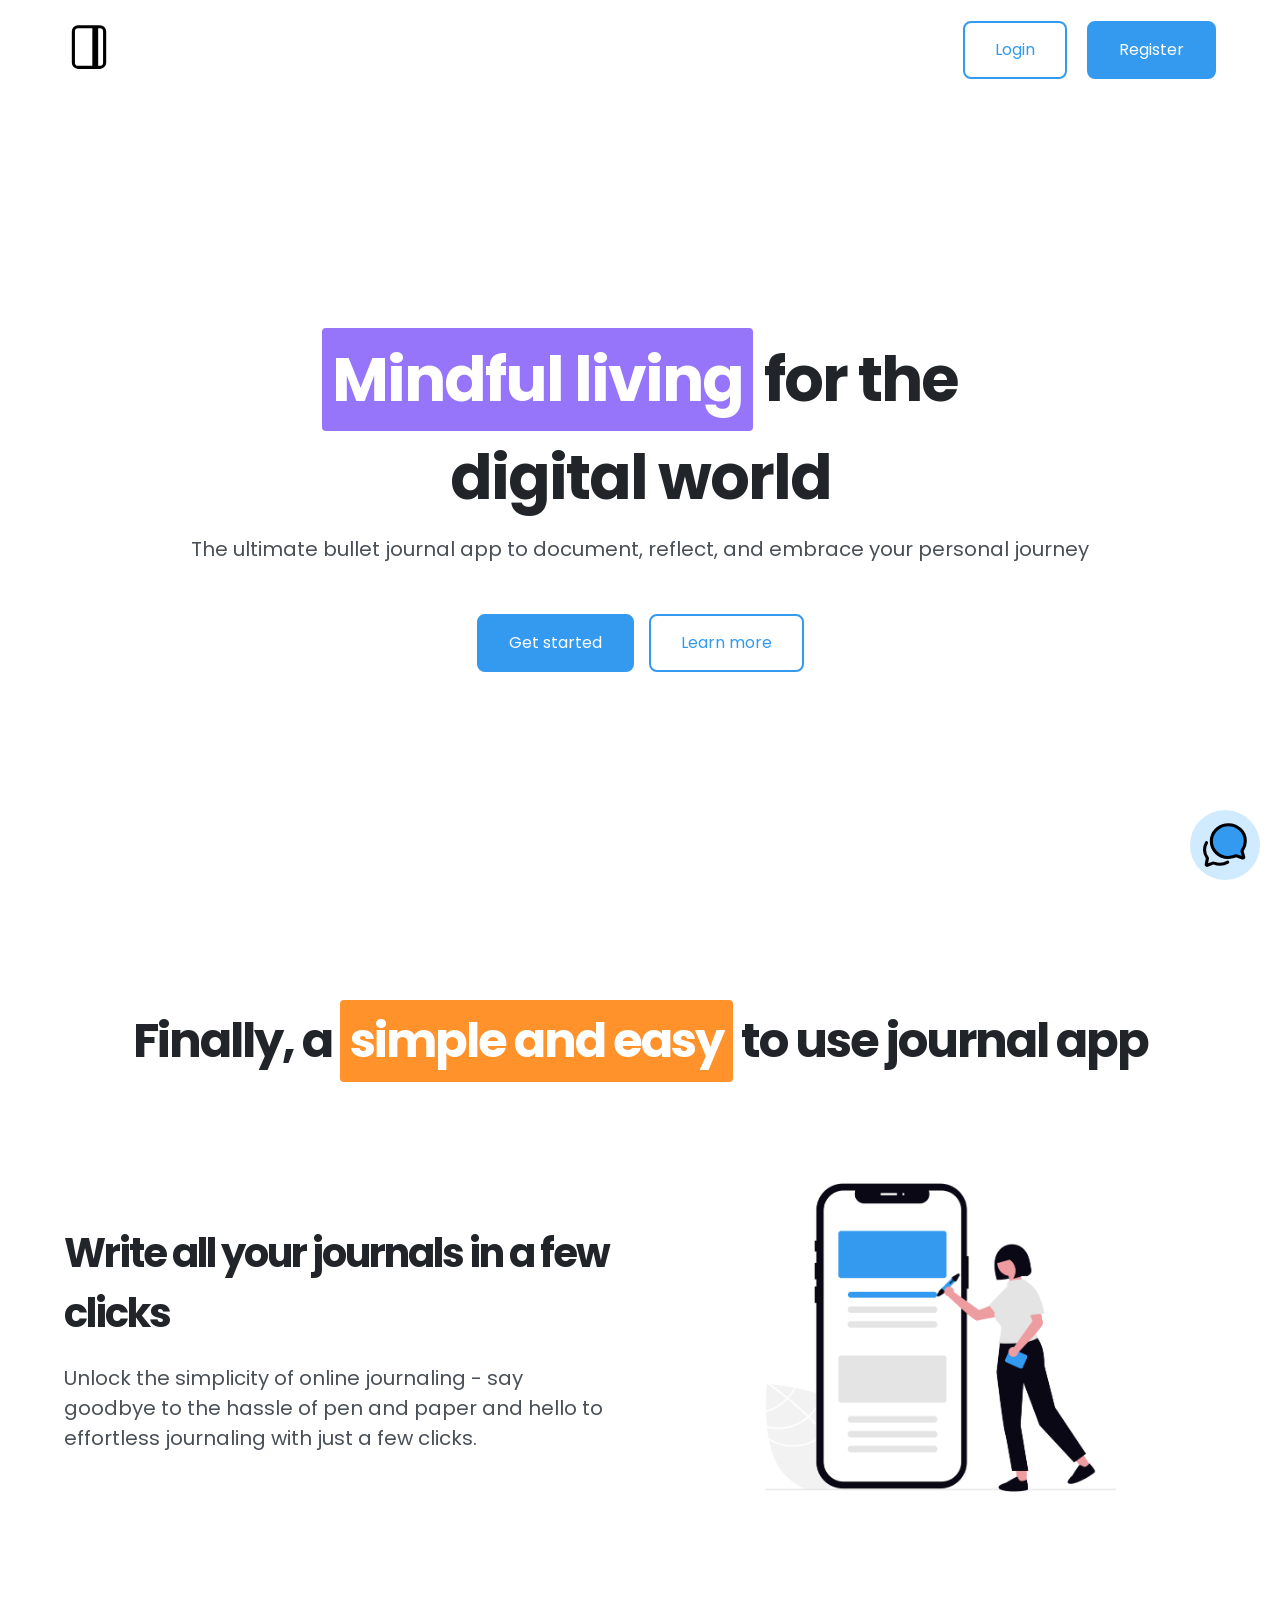
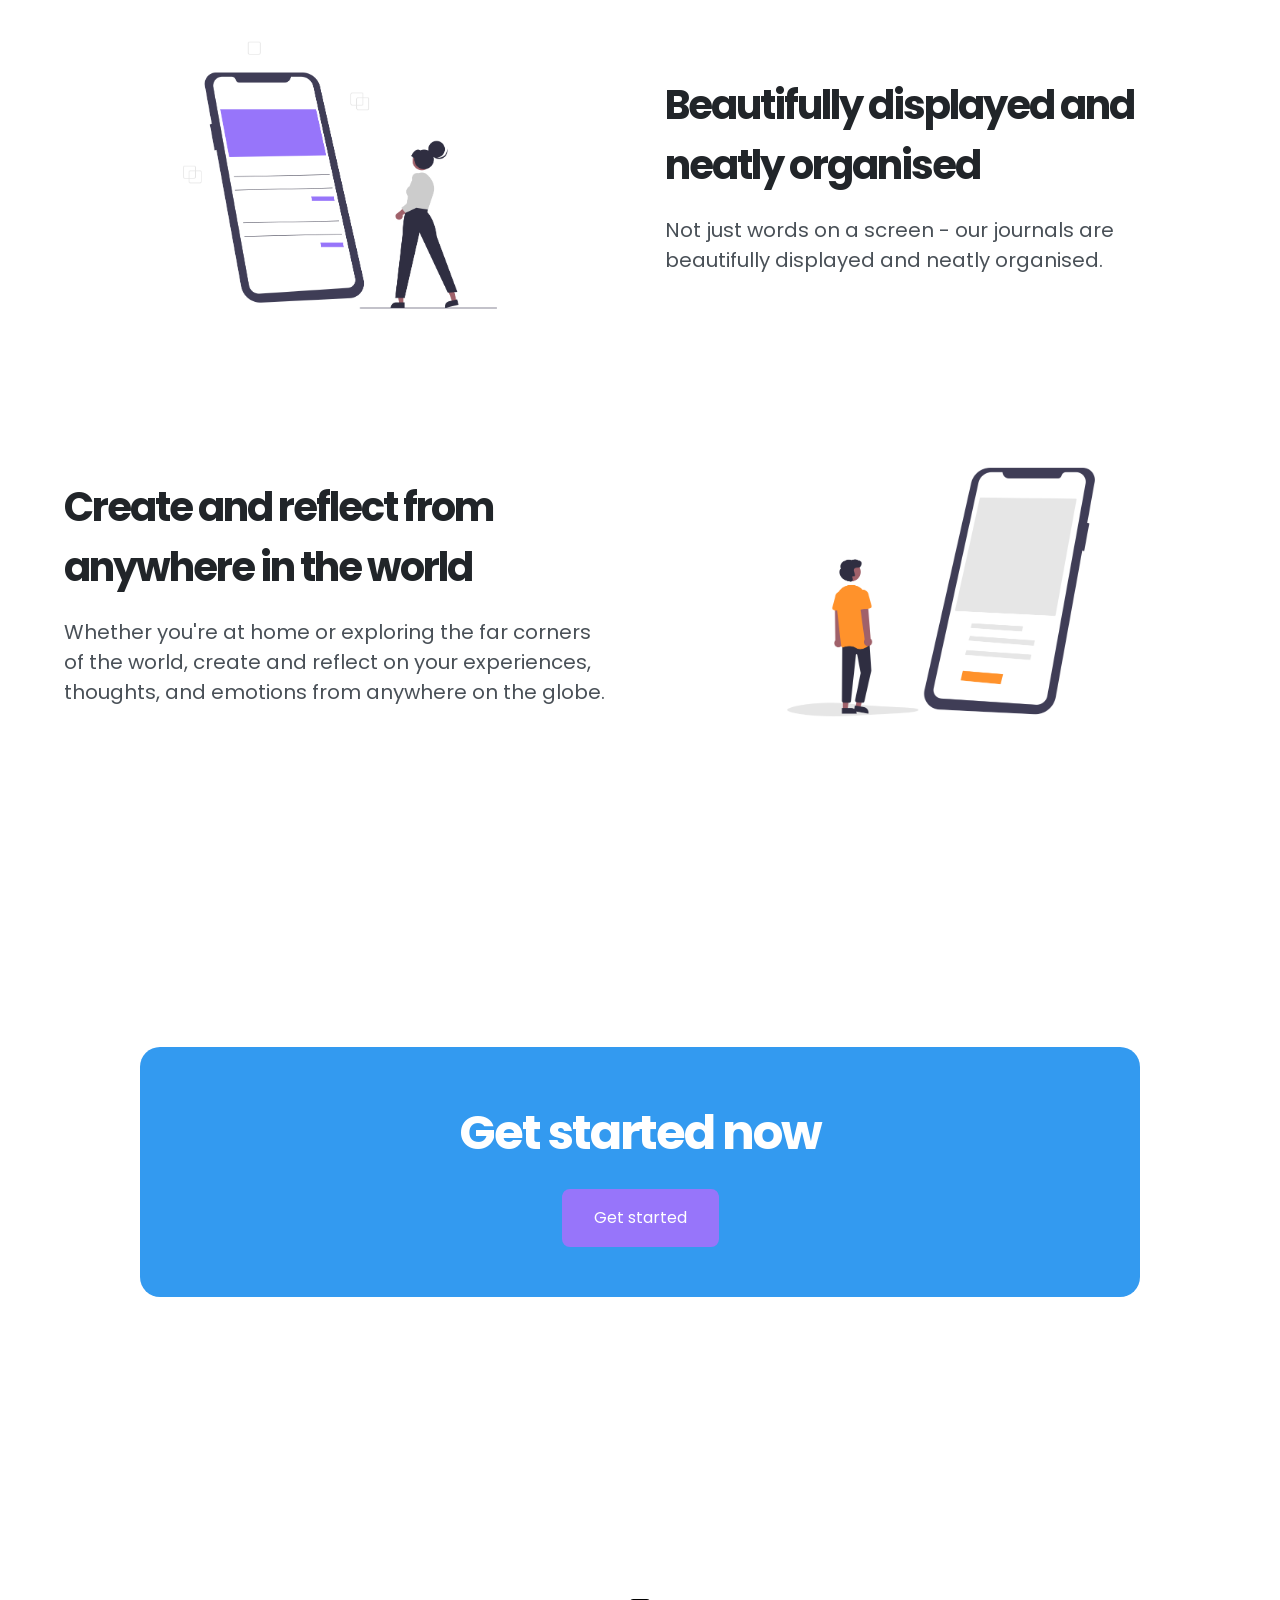
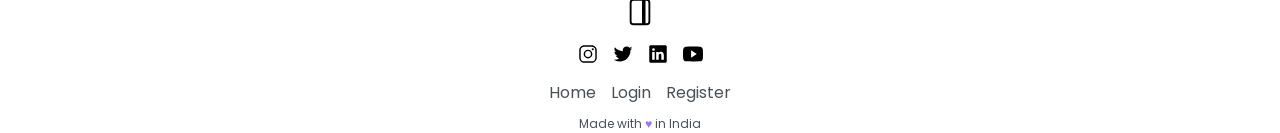
==== commit 5c13aa57: "feat: add chat icon for positioning" ====
--- a/index.html
+++ b/index.html
@@ -10,6 +10,7 @@
       rel="stylesheet"
     />
     <link rel="stylesheet" href="./css/style.css" />
+    <link rel="stylesheet" href="./css/queries.css" />
     <title>📝NoteNest</title>
   </head>
   <body>
@@ -68,8 +69,13 @@
 
           <div class="features-grid-container">
             <div>
-              <h3 class="feature-headings">Write all your journals in a few clicks</h3>
-              <p>Unlock the simplicity of online journaling - say goodbye to the hassle of pen and paper and hello to effortless journaling with just a few clicks.
+              <h3 class="feature-headings">
+                Write all your journals in a few clicks
+              </h3>
+              <p>
+                Unlock the simplicity of online journaling - say goodbye to the
+                hassle of pen and paper and hello to effortless journaling with
+                just a few clicks.
               </p>
             </div>
             <img
@@ -78,8 +84,12 @@
               alt="simple online journaling"
             />
             <div>
-              <h3 class="feature-headings">Beautifully displayed and neatly organised</h3>
-              <p>Not just words on a screen - our journals are beautifully        displayed and neatly organised.
+              <h3 class="feature-headings">
+                Beautifully displayed and neatly organised
+              </h3>
+              <p>
+                Not just words on a screen - our journals are beautifully
+                displayed and neatly organised.
               </p>
             </div>
             <img
@@ -88,8 +98,13 @@
               alt="beautifully displayed journals"
             />
             <div>
-              <h3 class="feature-headings">Create and reflect from anywhere in the world</h3>
-              <p>Whether you're at home or exploring the far corners of the world, create and reflect on your experiences, thoughts, and emotions from anywhere on the globe.
+              <h3 class="feature-headings">
+                Create and reflect from anywhere in the world
+              </h3>
+              <p>
+                Whether you're at home or exploring the far corners of the
+                world, create and reflect on your experiences, thoughts, and
+                emotions from anywhere on the globe.
               </p>
             </div>
             <img
@@ -164,8 +179,14 @@
           <li><a href="./register.html">Register</a></li>
         </ul>
 
-        <p class="small-text">Made with <span class="heart-icon">♥︎</span> in India</p>
+        <p class="small-text">
+          Made with <span class="heart-icon">♥︎</span> in India
+        </p>
       </footer>
+    </div>
+
+    <div class="chat-container">
+      <img src="./assets/chat.svg" alt="chat icon" class="chat-icon" />
     </div>
   </body>
 </html>
--- a/css/style.css
+++ b/css/style.css
@@ -102,6 +102,7 @@
 
 html {
     font-size: 62.5%;
+    /* 10px / 16px = 62.5% */
 }
 
 body {
@@ -243,6 +244,25 @@
     width: 30px;
 }
 
+.chat-container {
+    height: 7rem;
+    width: 7rem;
+    background-color: var(--primary-tint);
+    border-radius: 50%;
+    display: flex;
+    justify-content: center;
+    align-items: center;
+    position: fixed;
+    right: 2rem;
+    bottom: 2rem;
+}
+
+.chat-icon {
+    height: 5rem;
+    width: 5rem;
+}
+
+
 /* ---------------------------- SECTIONS ---------------------------- */
 
 /* ------- NAVBAR ------- */
@@ -266,6 +286,7 @@
 
 .hero-paragraph {
     margin-bottom: 5rem;
+    text-align: center;
 }
 
 .hero-section {
--- a/css/queries.css
+++ b/css/queries.css
@@ -0,0 +1,48 @@
+/* LG - Small Laptops (1024px - 1280px) */
+
+@media (max-width: 72rem) {
+    /* 1150px / 16px = 72rem */
+
+    html {
+        font-size: 56.25%;
+        /* 9px / 16px = 56.25% */
+    }   
+
+    .features-grid-container {
+        column-gap: 2rem;
+    }
+
+    .cta-section {
+        margin-bottom: 20rem;
+    }
+}
+
+/* MD - Tablets (768px - 1024px) */
+
+@media (max-width: 51rem) {
+    /* 815px / 16px = 51rem */
+
+    html {
+        font-size: 50%;
+        /* 8px / 16px = 50% */
+    }
+}
+
+/* SM - Phone Landscape (576px - 768px) */
+
+@media (max-width: 31rem) {
+    /* 492px / 16px = 31rem */
+
+    html {
+        font-size: 43.75%;
+        /* 7px / 16px = 43.75% */
+    }
+
+    .cta-card {
+        padding: 6rem 12rem;
+    }
+
+    .features-section {
+        margin-bottom: 15rem;
+    }
+}
